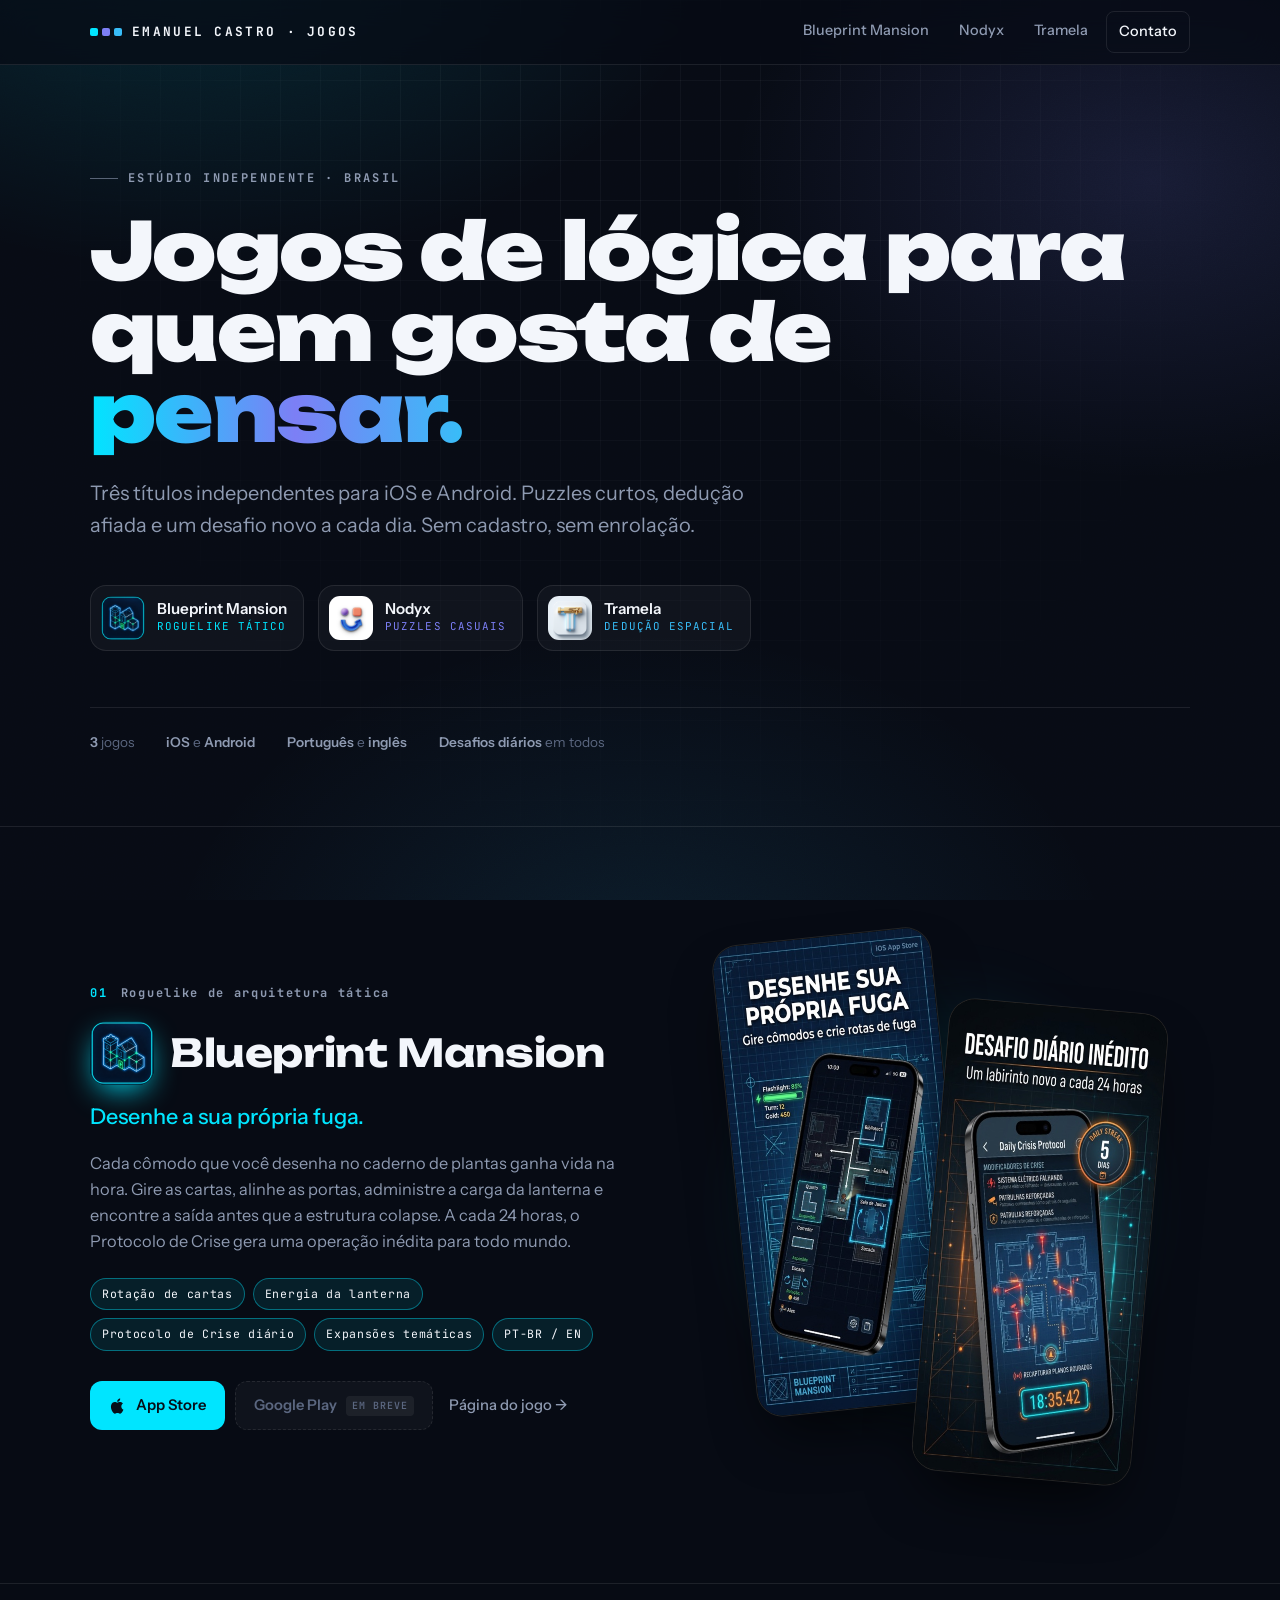
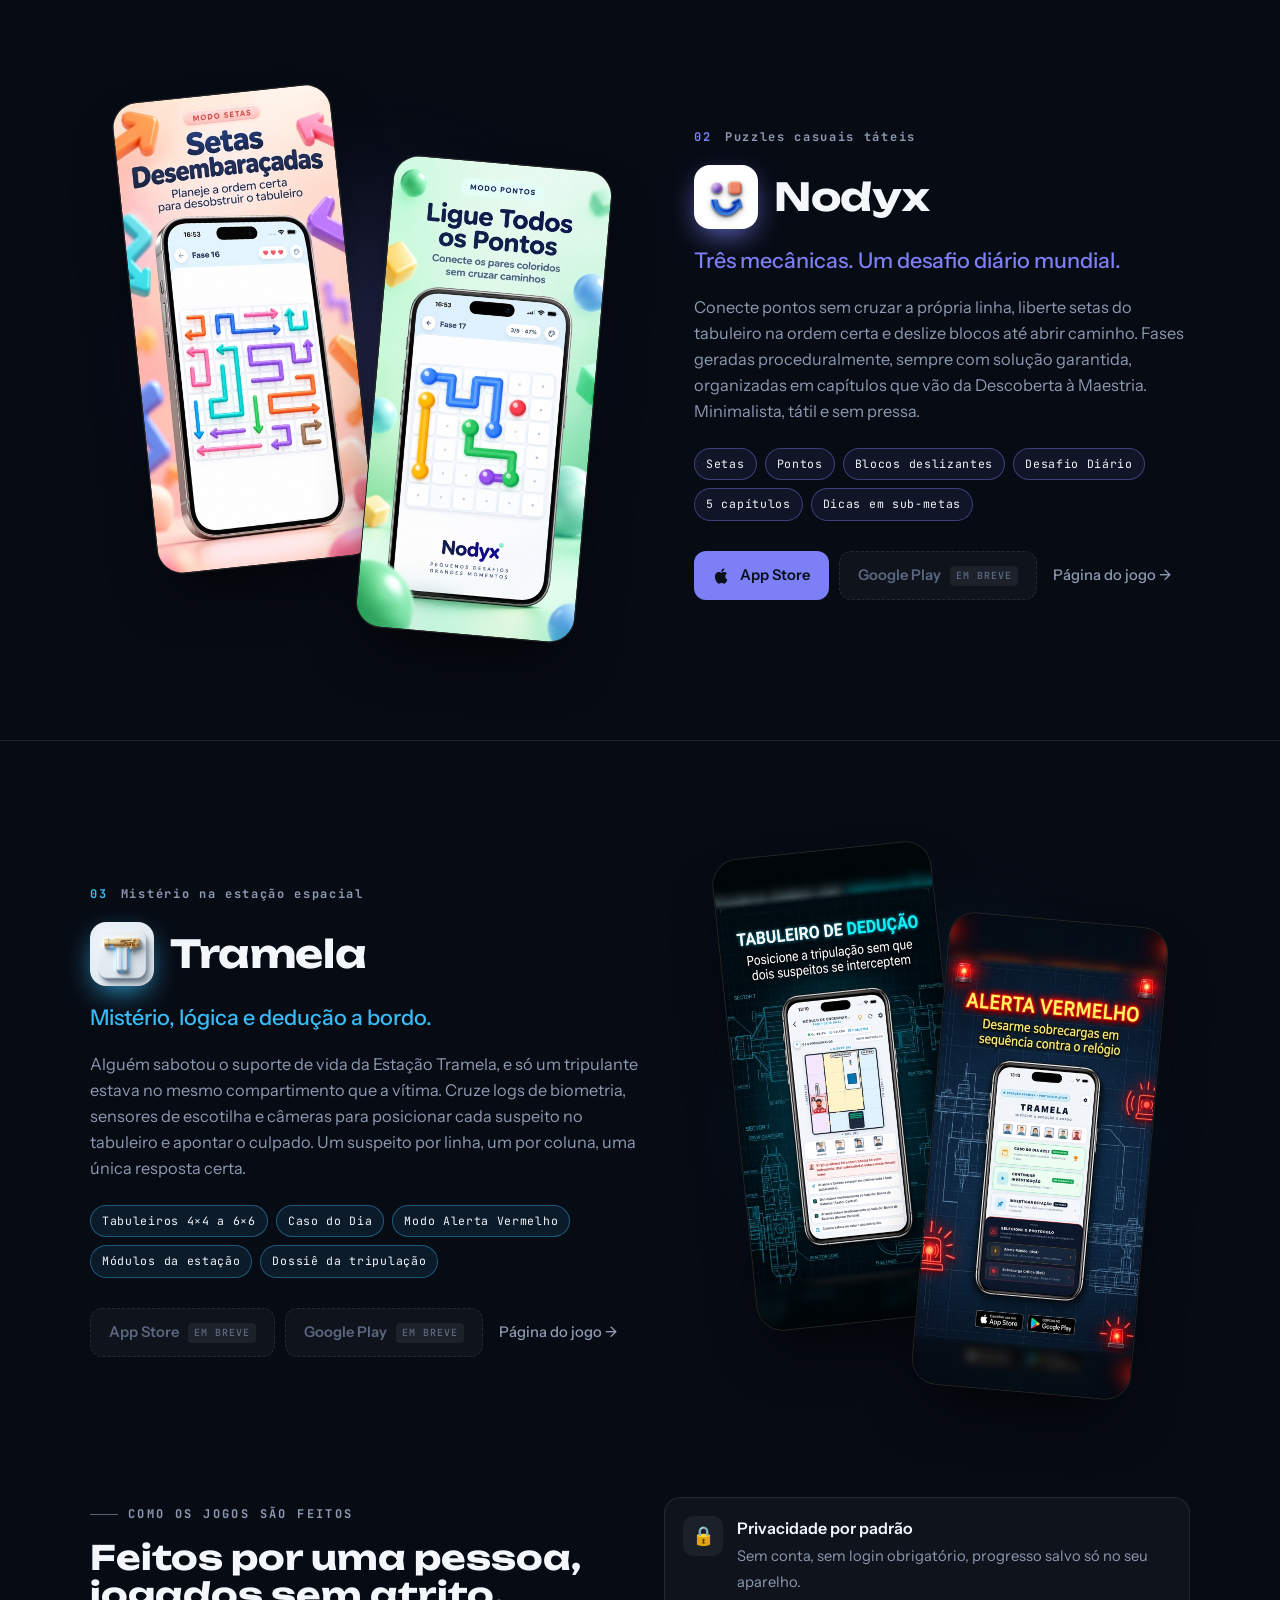
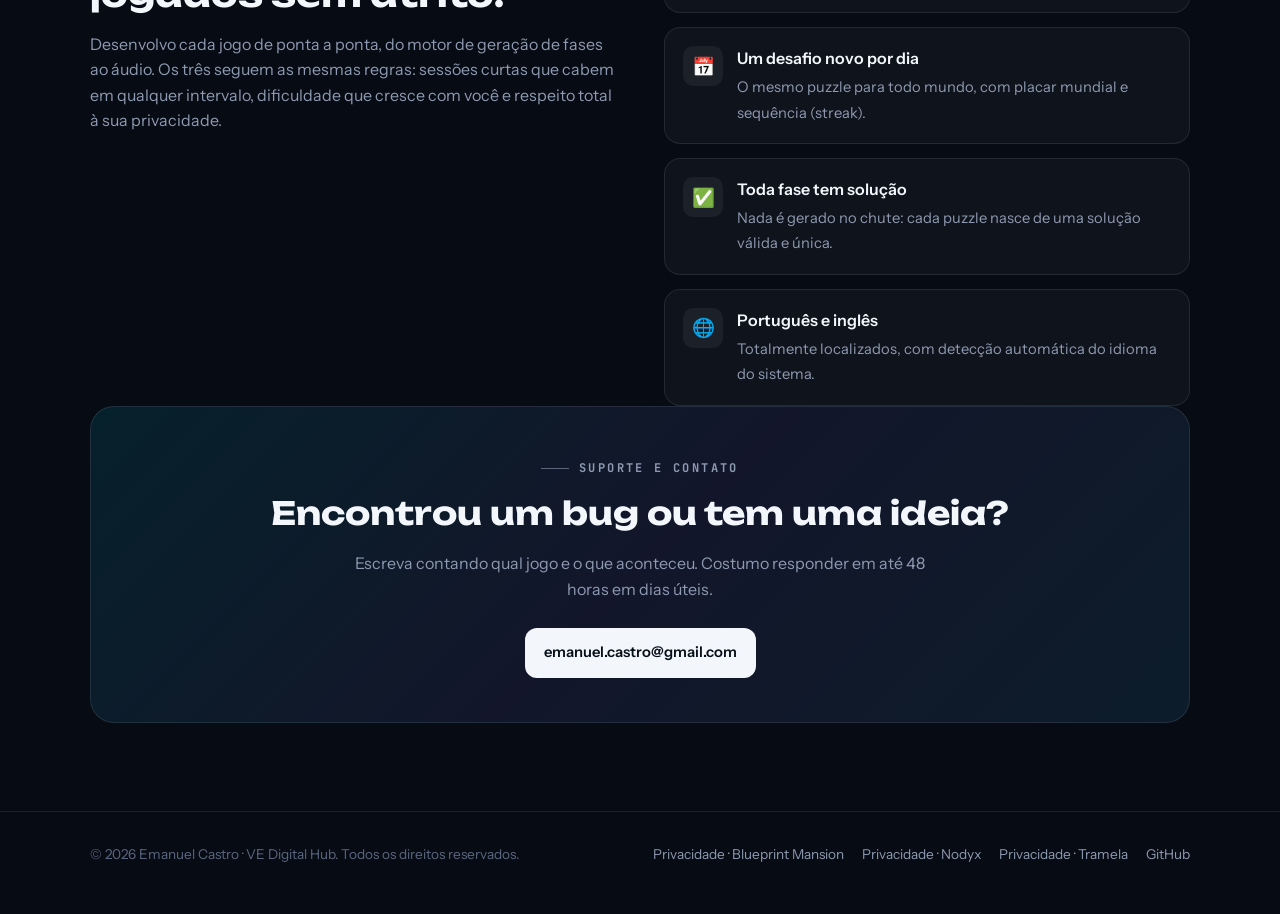
==== index.html @ e1e9b05c "feat: use store screenshots from all three games Replace the placeholder assets with the six Bluepri" ====
<!DOCTYPE html>
<html lang="pt-BR">
<head>
  <meta charset="UTF-8">
  <meta name="viewport" content="width=device-width, initial-scale=1.0">
  <title>Emanuel Castro • Jogos de lógica para iOS e Android</title>
  <meta name="description" content="Blueprint Mansion, Nodyx e Tramela: três jogos independentes de lógica, puzzle e dedução, feitos no Brasil para iOS e Android. Sem cadastro, sem enrolação.">
  <meta property="og:title" content="Emanuel Castro • Jogos">
  <meta property="og:description" content="Blueprint Mansion, Nodyx e Tramela — puzzles de lógica e dedução para iOS e Android.">
  <meta property="og:type" content="website">
  <meta property="og:url" content="https://emanuelcastro.github.io/">
  <meta property="og:image" content="https://emanuelcastro.github.io/assets/blueprint-icon.png">
  <meta name="theme-color" content="#070B14">
  <link rel="icon" type="image/png" href="assets/nodyx-icon.png">
  <link rel="preconnect" href="https://fonts.googleapis.com">
  <link rel="preconnect" href="https://fonts.gstatic.com" crossorigin>
  <link href="https://fonts.googleapis.com/css2?family=Unbounded:wght@500;700;900&family=Instrument+Sans:ital,wght@0,400;0,500;0,600;1,400&family=JetBrains+Mono:wght@500;700&display=swap" rel="stylesheet">
  <style>
    :root {
      --bg: #070B14;
      --bg-2: #0C1322;
      --surface: rgba(255, 255, 255, 0.035);
      --line: rgba(255, 255, 255, 0.09);
      --text: #F3F6FB;
      --muted: #8E9AB1;
      --dim: #5B6780;

      --bm: #00E5FF;      /* Blueprint Mansion */
      --nx: #7C7FF5;      /* Nodyx */
      --tr: #38BDF8;      /* Tramela */
      --gold: #E5A93C;

      --display: 'Unbounded', system-ui, sans-serif;
      --body: 'Instrument Sans', system-ui, sans-serif;
      --mono: 'JetBrains Mono', ui-monospace, monospace;

      --ease: cubic-bezier(.2, .7, .2, 1);
    }

    * { box-sizing: border-box; margin: 0; padding: 0; }
    html { scroll-behavior: smooth; }

    body {
      font-family: var(--body);
      background: var(--bg);
      color: var(--text);
      line-height: 1.6;
      -webkit-font-smoothing: antialiased;
      overflow-x: hidden;
    }

    /* ---------- fundo: grade + brilho + grão ---------- */
    .backdrop {
      position: fixed; inset: 0; z-index: -1; pointer-events: none;
      background:
        radial-gradient(900px 600px at 15% -10%, rgba(0, 229, 255, 0.14), transparent 60%),
        radial-gradient(700px 500px at 90% 20%, rgba(124, 127, 245, 0.14), transparent 60%),
        radial-gradient(800px 600px at 50% 110%, rgba(56, 189, 248, 0.10), transparent 60%),
        var(--bg);
    }
    .backdrop::before {
      content: ""; position: absolute; inset: 0;
      background-image:
        linear-gradient(rgba(255,255,255,0.035) 1px, transparent 1px),
        linear-gradient(90deg, rgba(255,255,255,0.035) 1px, transparent 1px);
      background-size: 40px 40px;
      mask-image: radial-gradient(ellipse at 50% 0%, #000 20%, transparent 75%);
      -webkit-mask-image: radial-gradient(ellipse at 50% 0%, #000 20%, transparent 75%);
    }
    .backdrop::after {
      content: ""; position: absolute; inset: 0; opacity: .5; mix-blend-mode: overlay;
      background-image: url("data:image/svg+xml,%3Csvg xmlns='http://www.w3.org/2000/svg' width='160' height='160'%3E%3Cfilter id='n'%3E%3CfeTurbulence type='fractalNoise' baseFrequency='.9' numOctaves='2' stitchTiles='stitch'/%3E%3CfeColorMatrix values='0 0 0 0 1 0 0 0 0 1 0 0 0 0 1 0 0 0 .18 0'/%3E%3C/filter%3E%3Crect width='100%25' height='100%25' filter='url(%23n)'/%3E%3C/svg%3E");
    }

    .wrap { max-width: 1140px; margin: 0 auto; padding: 0 20px; }

    /* ---------- header ---------- */
    header {
      position: sticky; top: 0; z-index: 50;
      background: rgba(7, 11, 20, 0.7);
      backdrop-filter: blur(14px); -webkit-backdrop-filter: blur(14px);
      border-bottom: 1px solid var(--line);
    }
    .nav { display: flex; align-items: center; justify-content: space-between; height: 64px; }
    .wordmark {
      display: flex; align-items: center; gap: 10px; text-decoration: none; color: var(--text);
      font-family: var(--mono); font-size: .8rem; font-weight: 700; letter-spacing: .18em; text-transform: uppercase;
    }
    .wordmark .dots { display: flex; gap: 4px; }
    .wordmark .dots i { width: 8px; height: 8px; border-radius: 2px; display: block; }
    .wordmark .dots i:nth-child(1) { background: var(--bm); }
    .wordmark .dots i:nth-child(2) { background: var(--nx); }
    .wordmark .dots i:nth-child(3) { background: var(--tr); }
    nav { display: flex; gap: 6px; }
    nav a {
      color: var(--muted); text-decoration: none; font-size: .9rem; font-weight: 500;
      padding: 8px 12px; border-radius: 8px; transition: color .2s, background .2s;
    }
    nav a:hover { color: var(--text); background: var(--surface); }
    nav a.contact { color: var(--text); border: 1px solid var(--line); }
    @media (max-width: 640px) { nav a:not(.contact) { display: none; } }

    /* ---------- hero ---------- */
    .hero { padding: 96px 0 72px; position: relative; }
    .eyebrow {
      font-family: var(--mono); font-size: .75rem; font-weight: 700; letter-spacing: .2em; text-transform: uppercase;
      color: var(--muted); display: inline-flex; align-items: center; gap: 10px;
    }
    .eyebrow::before { content: ""; width: 28px; height: 1px; background: currentColor; opacity: .6; }
    .hero h1 {
      font-family: var(--display); font-weight: 900;
      font-size: clamp(2.3rem, 6.2vw, 5rem); line-height: 1.02; letter-spacing: -0.02em;
      margin: 22px 0 24px; max-width: 14ch;
    }
    .hero h1 em { font-style: normal; background: linear-gradient(90deg, var(--bm), var(--nx) 55%, var(--tr)); -webkit-background-clip: text; background-clip: text; color: transparent; }
    .hero p.lead { font-size: clamp(1.05rem, 1.6vw, 1.25rem); color: var(--muted); max-width: 52ch; }

    .dock {
      margin-top: 44px; display: flex; gap: 14px; flex-wrap: wrap;
    }
    .dock a {
      display: flex; align-items: center; gap: 12px; text-decoration: none; color: var(--text);
      padding: 10px 16px 10px 10px; border-radius: 16px; border: 1px solid var(--line); background: var(--surface);
      transition: transform .35s var(--ease), border-color .3s, box-shadow .3s;
    }
    .dock a:hover { transform: translateY(-4px); border-color: var(--c); box-shadow: 0 14px 40px -12px var(--c); }
    .dock img { width: 44px; height: 44px; border-radius: 11px; display: block; }
    .dock b { display: block; font-size: .95rem; font-weight: 600; line-height: 1.2; }
    .dock small { display: block; font-family: var(--mono); font-size: .68rem; letter-spacing: .1em; text-transform: uppercase; color: var(--c); }

    .hero-meta {
      margin-top: 56px; padding-top: 24px; border-top: 1px solid var(--line);
      display: flex; gap: 32px; flex-wrap: wrap; color: var(--dim); font-size: .85rem;
    }
    .hero-meta span b { color: var(--muted); font-weight: 600; }

    /* ---------- seções de jogo ---------- */
    .game { padding: 88px 0; border-top: 1px solid var(--line); position: relative; }
    .game .wrap {
      display: grid; grid-template-columns: 1.05fr .95fr; gap: 56px; align-items: center;
    }
    .game.flip .wrap > .copy { order: 2; }
    .game.flip .wrap > .visual { order: 1; }
    @media (max-width: 860px) {
      .game { padding: 64px 0; }
      .game .wrap { grid-template-columns: 1fr; gap: 40px; }
      .game.flip .wrap > .copy { order: 1; }
      .game.flip .wrap > .visual { order: 2; }
    }

    .game .num {
      font-family: var(--mono); font-size: .75rem; letter-spacing: .2em; color: var(--c); font-weight: 700;
      display: inline-flex; align-items: center; gap: 12px; margin-bottom: 18px;
    }
    .game .num::after { content: attr(data-tag); color: var(--muted); letter-spacing: .14em; }
    .game .title { display: flex; align-items: center; gap: 16px; margin-bottom: 14px; }
    .game .title img { width: 64px; height: 64px; border-radius: 16px; box-shadow: 0 10px 30px -8px var(--c); }
    .game h2 { font-family: var(--display); font-weight: 700; font-size: clamp(1.6rem, 3.2vw, 2.4rem); line-height: 1.05; letter-spacing: -0.01em; }
    .game h3 { font-family: var(--body); font-weight: 500; font-size: clamp(1.1rem, 1.8vw, 1.35rem); color: var(--c); margin-bottom: 16px; }
    .game p { color: var(--muted); font-size: 1.02rem; max-width: 56ch; }

    .chips { display: flex; flex-wrap: wrap; gap: 8px; margin: 24px 0 30px; }
    .chips span {
      font-family: var(--mono); font-size: .72rem; letter-spacing: .06em; padding: 6px 11px; border-radius: 999px;
      border: 1px solid color-mix(in srgb, var(--c) 40%, transparent); color: var(--text);
      background: color-mix(in srgb, var(--c) 9%, transparent);
    }

    .actions { display: flex; flex-wrap: wrap; gap: 10px; align-items: center; }
    .btn {
      display: inline-flex; align-items: center; gap: 9px; text-decoration: none; font-weight: 600; font-size: .92rem;
      padding: 12px 18px; border-radius: 12px; border: 1px solid var(--line); color: var(--text); background: var(--surface);
      transition: transform .3s var(--ease), border-color .2s, background .2s;
    }
    .btn svg { width: 18px; height: 18px; flex: none; }
    .btn:hover { transform: translateY(-2px); border-color: var(--c); }
    .btn.primary { background: var(--c); color: #061019; border-color: transparent; }
    .btn.primary:hover { filter: brightness(1.08); }
    .btn.soon { color: var(--dim); cursor: default; border-style: dashed; }
    .btn.soon:hover { transform: none; border-color: var(--line); }
    .btn.soon small { font-family: var(--mono); font-size: .62rem; letter-spacing: .1em; text-transform: uppercase; padding: 2px 6px; border-radius: 4px; background: rgba(255,255,255,.06); }
    .link {
      color: var(--muted); text-decoration: none; font-size: .92rem; font-weight: 500; padding: 12px 6px;
      transition: color .2s;
    }
    .link:hover { color: var(--c); }
    .link::after { content: " →"; }

    /* visual: screenshots empilhados */
    .visual { position: relative; }
    .visual::before {
      content: ""; position: absolute; inset: 10% 5%; border-radius: 50%; z-index: 0;
      background: radial-gradient(closest-side, color-mix(in srgb, var(--c) 28%, transparent), transparent);
      filter: blur(30px);
    }
    .shots { position: relative; z-index: 1; height: 580px; }
    .shot {
      position: absolute; width: 52%; max-width: 220px; border-radius: 26px; overflow: hidden;
      border: 1px solid rgba(255,255,255,.14); background: #000;
      box-shadow: 0 30px 60px -20px rgba(0,0,0,.8), 0 0 0 1px rgba(0,0,0,.6) inset;
      transition: transform .6s var(--ease);
    }
    .shot img { width: 100%; display: block; }
    .shot.a { left: 8%; top: 20px; transform: rotate(-6deg); }
    .shot.b { right: 8%; top: 90px; transform: rotate(5deg); }
    .visual:hover .shot.a { transform: rotate(-8deg) translate(-8px, -6px); }
    .visual:hover .shot.b { transform: rotate(7deg) translate(8px, 6px); }
    @media (max-width: 860px) {
      .shots { height: min(520px, calc(0.46 * (100vw - 40px) * 2.17 + 70px)); }
      .shot { width: 46%; }
      .shot.b { top: 60px; }
    }

    }

    /* ---------- faixa "sobre" ---------- */
    .about { padding: 88px 0; border-top: 1px solid var(--line); }
    .about .wrap { display: grid; grid-template-columns: 1fr 1fr; gap: 48px; align-items: start; }
    @media (max-width: 860px) { .about .wrap { grid-template-columns: 1fr; } }
    .about h2 { font-family: var(--display); font-weight: 700; font-size: clamp(1.5rem, 3vw, 2.1rem); line-height: 1.1; margin: 16px 0 18px; }
    .about p { color: var(--muted); max-width: 50ch; }
    .principles { display: grid; gap: 14px; }
    .principle {
      display: grid; grid-template-columns: 40px 1fr; gap: 14px; padding: 18px; border-radius: 16px;
      border: 1px solid var(--line); background: var(--surface);
    }
    .principle .ic { width: 40px; height: 40px; border-radius: 10px; display: grid; place-items: center; font-size: 1.15rem; background: rgba(255,255,255,.05); }
    .principle b { display: block; font-weight: 600; margin-bottom: 2px; }
    .principle span { color: var(--muted); font-size: .92rem; }

    /* ---------- contato + footer ---------- */
    .contact-band { padding: 0 0 88px; }
    .contact-band .card {
      border-radius: 24px; padding: 44px; text-align: center; position: relative; overflow: hidden;
      border: 1px solid var(--line);
      background: linear-gradient(135deg, rgba(0,229,255,.10), rgba(124,127,245,.10) 50%, rgba(56,189,248,.10));
    }
    .contact-band h2 { font-family: var(--display); font-weight: 700; font-size: clamp(1.4rem, 2.8vw, 2rem); margin: 10px 0 12px; }
    .contact-band p { color: var(--muted); max-width: 52ch; margin: 0 auto 26px; }
    .contact-band .btn.primary { --c: var(--text); }

    footer { border-top: 1px solid var(--line); padding: 32px 0 48px; color: var(--dim); font-size: .85rem; }
    footer .wrap { display: flex; flex-wrap: wrap; justify-content: space-between; gap: 18px; align-items: center; }
    footer .links { display: flex; flex-wrap: wrap; gap: 6px 18px; }
    footer a { color: var(--muted); text-decoration: none; }
    footer a:hover { color: var(--text); }

    /* ---------- animações de entrada ---------- */
    .reveal { opacity: 0; transform: translateY(22px); transition: opacity .8s var(--ease), transform .8s var(--ease); }
    .reveal.in { opacity: 1; transform: none; }
    .hero .reveal { transition-delay: calc(var(--i, 0) * 110ms); }
    @media (prefers-reduced-motion: reduce) {
      .reveal { opacity: 1; transform: none; transition: none; }
    }
  </style>
</head>
<body>
  <div class="backdrop" aria-hidden="true"></div>

  <header>
    <div class="wrap nav">
      <a href="#" class="wordmark"><span class="dots"><i></i><i></i><i></i></span>Emanuel Castro · Jogos</a>
      <nav>
        <a href="#blueprint-mansion">Blueprint Mansion</a>
        <a href="#nodyx">Nodyx</a>
        <a href="#tramela">Tramela</a>
        <a href="#contato" class="contact">Contato</a>
      </nav>
    </div>
  </header>

  <main>
    <!-- ================= HERO ================= -->
    <section class="hero">
      <div class="wrap">
        <div class="eyebrow reveal" style="--i:0">Estúdio independente · Brasil</div>
        <h1 class="reveal" style="--i:1">Jogos de lógica para quem gosta de <em>pensar.</em></h1>
        <p class="lead reveal" style="--i:2">Três títulos independentes para iOS e Android. Puzzles curtos, dedução afiada e um desafio novo a cada dia. Sem cadastro, sem enrolação.</p>

        <div class="dock reveal" style="--i:3">
          <a href="#blueprint-mansion" style="--c: var(--bm)">
            <img src="assets/blueprint-icon.png" alt="">
            <span><b>Blueprint Mansion</b><small>Roguelike tático</small></span>
          </a>
          <a href="#nodyx" style="--c: var(--nx)">
            <img src="assets/nodyx-icon.png" alt="">
            <span><b>Nodyx</b><small>Puzzles casuais</small></span>
          </a>
          <a href="#tramela" style="--c: var(--tr)">
            <img src="assets/tramela-icon.png" alt="">
            <span><b>Tramela</b><small>Dedução espacial</small></span>
          </a>
        </div>

        <div class="hero-meta reveal" style="--i:4">
          <span><b>3</b> jogos</span>
          <span><b>iOS</b> e <b>Android</b></span>
          <span><b>Português</b> e <b>inglês</b></span>
          <span><b>Desafios diários</b> em todos</span>
        </div>
      </div>
    </section>

    <!-- ================= BLUEPRINT MANSION ================= -->
    <section class="game" id="blueprint-mansion" style="--c: var(--bm)">
      <div class="wrap">
        <div class="copy reveal">
          <div class="num" data-tag="Roguelike de arquitetura tática">01</div>
          <div class="title">
            <img src="assets/blueprint-icon.png" alt="Ícone do Blueprint Mansion">
            <h2>Blueprint Mansion</h2>
          </div>
          <h3>Desenhe a sua própria fuga.</h3>
          <p>Cada cômodo que você desenha no caderno de plantas ganha vida na hora. Gire as cartas, alinhe as portas, administre a carga da lanterna e encontre a saída antes que a estrutura colapse. A cada 24 horas, o Protocolo de Crise gera uma operação inédita para todo mundo.</p>
          <div class="chips">
            <span>Rotação de cartas</span><span>Energia da lanterna</span><span>Protocolo de Crise diário</span><span>Expansões temáticas</span><span>PT-BR / EN</span>
          </div>
          <div class="actions">
            <a class="btn primary" href="https://apps.apple.com/app/id6810502871" target="_blank" rel="noopener">
              <svg viewBox="0 0 24 24" fill="currentColor"><path d="M16.4 12.6c0-2.6 2.1-3.8 2.2-3.9-1.2-1.8-3.1-2-3.7-2-1.6-.2-3.1.9-3.9.9-.8 0-2-.9-3.4-.9-1.7 0-3.3 1-4.2 2.6-1.8 3.1-.5 7.8 1.3 10.3.9 1.2 1.9 2.6 3.2 2.6 1.3-.1 1.8-.8 3.4-.8 1.6 0 2 .8 3.4.8 1.4 0 2.3-1.3 3.1-2.5 1-1.4 1.4-2.8 1.4-2.9-.1 0-2.8-1.1-2.8-4.2zM13.9 5c.7-.8 1.2-2 1-3.1-1 0-2.2.7-2.9 1.5-.6.7-1.2 1.9-1 3 1.1.1 2.2-.6 2.9-1.4z"/></svg>
              App Store
            </a>
            <!-- Quando publicar no Google Play, troque este <span> por:
                 <a class="btn" href="https://play.google.com/store/apps/details?id=com.blueprint.mansion.blueprint_mansion" target="_blank" rel="noopener">Google Play</a> -->
            <span class="btn soon" aria-disabled="true">Google Play <small>em breve</small></span>
            <a class="link" href="apps/blueprint-mansion/">Página do jogo</a>
          </div>
        </div>
        <div class="visual reveal">
          <div class="shots">
            <figure class="shot a"><img src="assets/blueprint-1.jpg" alt="Tela de gameplay do Blueprint Mansion com rota de fuga" loading="lazy"></figure>
            <figure class="shot b"><img src="assets/blueprint-2.jpg" alt="Desafio diário do Blueprint Mansion" loading="lazy"></figure>
          </div>
        </div>
      </div>
    </section>

    <!-- ================= NODYX ================= -->
    <section class="game flip" id="nodyx" style="--c: var(--nx)">
      <div class="wrap">
        <div class="copy reveal">
          <div class="num" data-tag="Puzzles casuais táteis">02</div>
          <div class="title">
            <img src="assets/nodyx-icon.png" alt="Ícone do Nodyx">
            <h2>Nodyx</h2>
          </div>
          <h3>Três mecânicas. Um desafio diário mundial.</h3>
          <p>Conecte pontos sem cruzar a própria linha, liberte setas do tabuleiro na ordem certa e deslize blocos até abrir caminho. Fases geradas proceduralmente, sempre com solução garantida, organizadas em capítulos que vão da Descoberta à Maestria. Minimalista, tátil e sem pressa.</p>
          <div class="chips">
            <span>Setas</span><span>Pontos</span><span>Blocos deslizantes</span><span>Desafio Diário</span><span>5 capítulos</span><span>Dicas em sub-metas</span>
          </div>
          <div class="actions">
            <a class="btn primary" href="https://apps.apple.com/app/id6813184656" target="_blank" rel="noopener">
              <svg viewBox="0 0 24 24" fill="currentColor"><path d="M16.4 12.6c0-2.6 2.1-3.8 2.2-3.9-1.2-1.8-3.1-2-3.7-2-1.6-.2-3.1.9-3.9.9-.8 0-2-.9-3.4-.9-1.7 0-3.3 1-4.2 2.6-1.8 3.1-.5 7.8 1.3 10.3.9 1.2 1.9 2.6 3.2 2.6 1.3-.1 1.8-.8 3.4-.8 1.6 0 2 .8 3.4.8 1.4 0 2.3-1.3 3.1-2.5 1-1.4 1.4-2.8 1.4-2.9-.1 0-2.8-1.1-2.8-4.2zM13.9 5c.7-.8 1.2-2 1-3.1-1 0-2.2.7-2.9 1.5-.6.7-1.2 1.9-1 3 1.1.1 2.2-.6 2.9-1.4z"/></svg>
              App Store
            </a>
            <!-- Quando publicar no Google Play, troque este <span> por:
                 <a class="btn" href="https://play.google.com/store/apps/details?id=com.nodyx.app" target="_blank" rel="noopener">Google Play</a> -->
            <span class="btn soon" aria-disabled="true">Google Play <small>em breve</small></span>
            <a class="link" href="apps/nodyx/">Página do jogo</a>
          </div>
        </div>
        <div class="visual reveal">
          <div class="shots">
            <figure class="shot a"><img src="assets/nodyx-3.jpg" alt="Modo Setas do Nodyx" loading="lazy"></figure>
            <figure class="shot b"><img src="assets/nodyx-4.jpg" alt="Modo Pontos do Nodyx" loading="lazy"></figure>
          </div>
        </div>
      </div>
    </section>

    <!-- ================= TRAMELA ================= -->
    <section class="game" id="tramela" style="--c: var(--tr)">
      <div class="wrap">
        <div class="copy reveal">
          <div class="num" data-tag="Mistério na estação espacial">03</div>
          <div class="title">
            <img src="assets/tramela-icon.png" alt="Ícone do Tramela">
            <h2>Tramela</h2>
          </div>
          <h3>Mistério, lógica e dedução a bordo.</h3>
          <p>Alguém sabotou o suporte de vida da Estação Tramela, e só um tripulante estava no mesmo compartimento que a vítima. Cruze logs de biometria, sensores de escotilha e câmeras para posicionar cada suspeito no tabuleiro e apontar o culpado. Um suspeito por linha, um por coluna, uma única resposta certa.</p>
          <div class="chips">
            <span>Tabuleiros 4×4 a 6×6</span><span>Caso do Dia</span><span>Modo Alerta Vermelho</span><span>Módulos da estação</span><span>Dossiê da tripulação</span>
          </div>
          <div class="actions">
            <!-- Quando publicar na App Store, troque este <span> por:
                 <a class="btn primary" href="https://apps.apple.com/app/idXXXXXXXXXX" target="_blank" rel="noopener">App Store</a> -->
            <span class="btn soon" aria-disabled="true">App Store <small>em breve</small></span>
            <!-- Google Play: https://play.google.com/store/apps/details?id=com.vedigitalhub.tramela_app -->
            <span class="btn soon" aria-disabled="true">Google Play <small>em breve</small></span>
            <a class="link" href="apps/tramela/">Página do jogo</a>
          </div>
        </div>
        <div class="visual reveal">
          <div class="shots">
            <figure class="shot a"><img src="assets/tramela-2.jpg" alt="Tabuleiro de dedução do Tramela" loading="lazy"></figure>
            <figure class="shot b"><img src="assets/tramela-4.jpg" alt="Modo Alerta Vermelho do Tramela" loading="lazy"></figure>
          </div>
        </div>
      </div>
    </section>

    <!-- ================= SOBRE ================= -->
    <section class="about" id="sobre">
      <div class="wrap">
        <div class="reveal">
          <div class="eyebrow">Como os jogos são feitos</div>
          <h2>Feitos por uma pessoa, jogados sem atrito.</h2>
          <p>Desenvolvo cada jogo de ponta a ponta, do motor de geração de fases ao áudio. Os três seguem as mesmas regras: sessões curtas que cabem em qualquer intervalo, dificuldade que cresce com você e respeito total à sua privacidade.</p>
        </div>
        <div class="principles reveal">
          <div class="principle"><div class="ic">🔒</div><div><b>Privacidade por padrão</b><span>Sem conta, sem login obrigatório, progresso salvo só no seu aparelho.</span></div></div>
          <div class="principle"><div class="ic">📅</div><div><b>Um desafio novo por dia</b><span>O mesmo puzzle para todo mundo, com placar mundial e sequência (streak).</span></div></div>
          <div class="principle"><div class="ic">✅</div><div><b>Toda fase tem solução</b><span>Nada é gerado no chute: cada puzzle nasce de uma solução válida e única.</span></div></div>
          <div class="principle"><div class="ic">🌐</div><div><b>Português e inglês</b><span>Totalmente localizados, com detecção automática do idioma do sistema.</span></div></div>
        </div>
      </div>
    </section>

    <!-- ================= CONTATO ================= -->
    <section class="contact-band" id="contato">
      <div class="wrap">
        <div class="card reveal">
          <div class="eyebrow">Suporte e contato</div>
          <h2>Encontrou um bug ou tem uma ideia?</h2>
          <p>Escreva contando qual jogo e o que aconteceu. Costumo responder em até 48 horas em dias úteis.</p>
          <a class="btn primary" href="mailto:emanuel.castro@gmail.com?subject=Contato%20-%20Jogos">emanuel.castro@gmail.com</a>
        </div>
      </div>
    </section>
  </main>

  <footer>
    <div class="wrap">
      <div>© 2026 Emanuel Castro · VE Digital Hub. Todos os direitos reservados.</div>
      <div class="links">
        <a href="blueprint-mansion/privacy.html">Privacidade · Blueprint Mansion</a>
        <a href="nodyx/privacy.html">Privacidade · Nodyx</a>
        <a href="tramela/privacy.html">Privacidade · Tramela</a>
        <a href="https://github.com/emanuelcastro" target="_blank" rel="noopener">GitHub</a>
      </div>
    </div>
  </footer>

  <script>
    (function () {
      var els = document.querySelectorAll('.reveal');
      if (!('IntersectionObserver' in window)) { els.forEach(function (e) { e.classList.add('in'); }); return; }
      var io = new IntersectionObserver(function (entries) {
        entries.forEach(function (en) {
          if (en.isIntersecting) { en.target.classList.add('in'); io.unobserve(en.target); }
        });
      }, { threshold: 0.12, rootMargin: '0px 0px -40px 0px' });
      els.forEach(function (e) { io.observe(e); });
    })();
  </script>
</body>
</html>
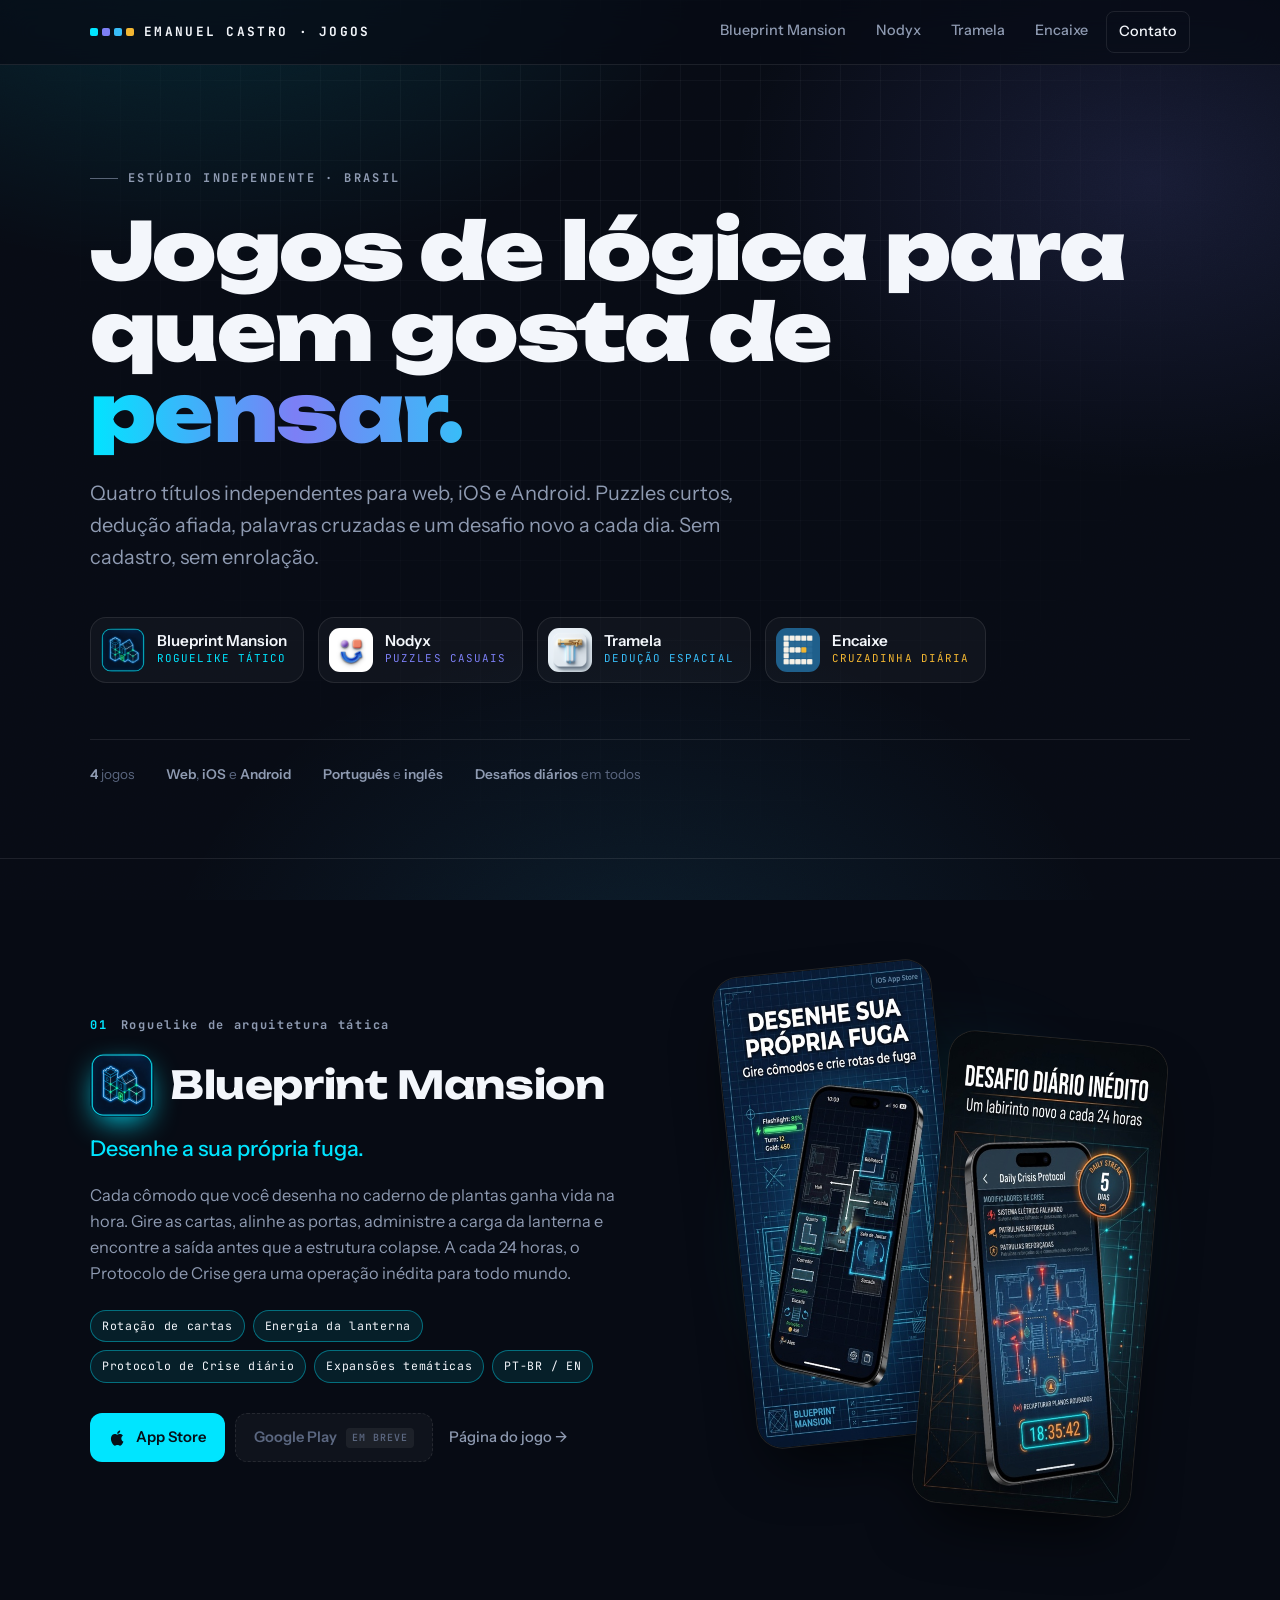
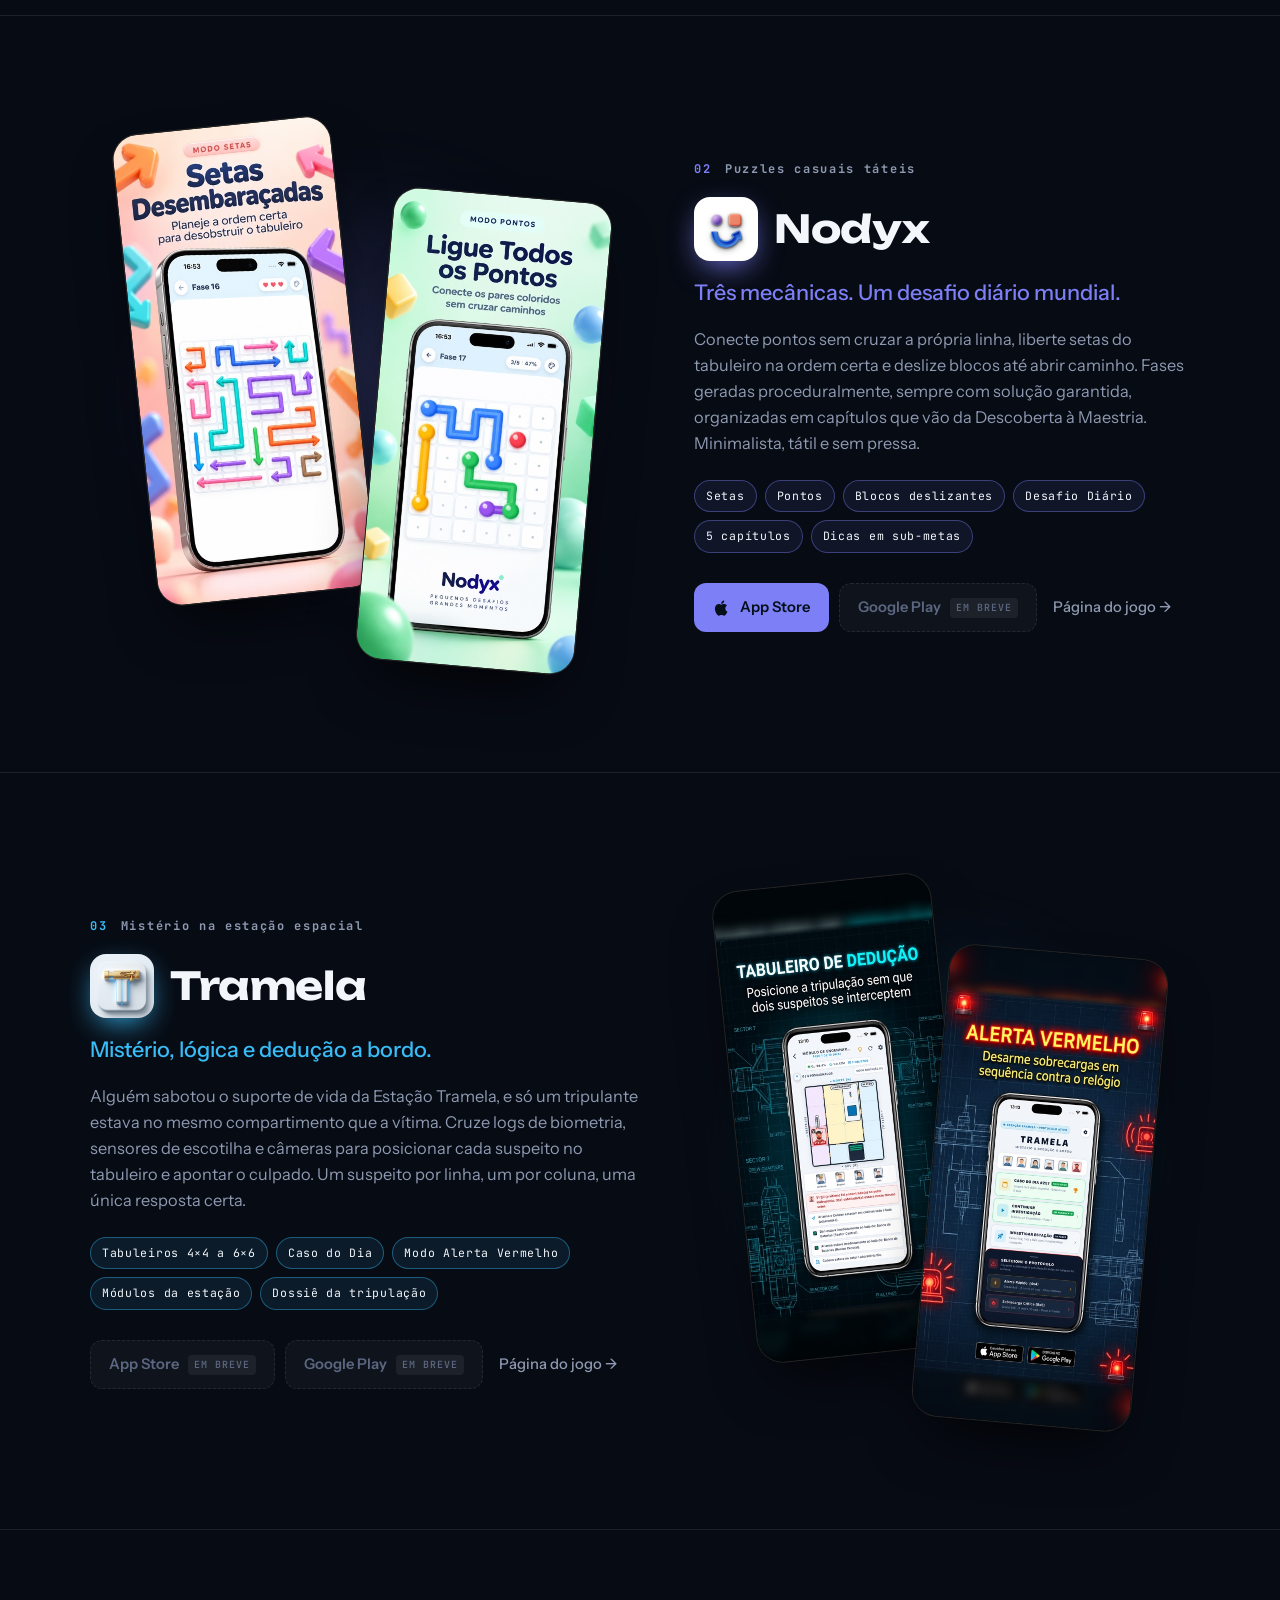
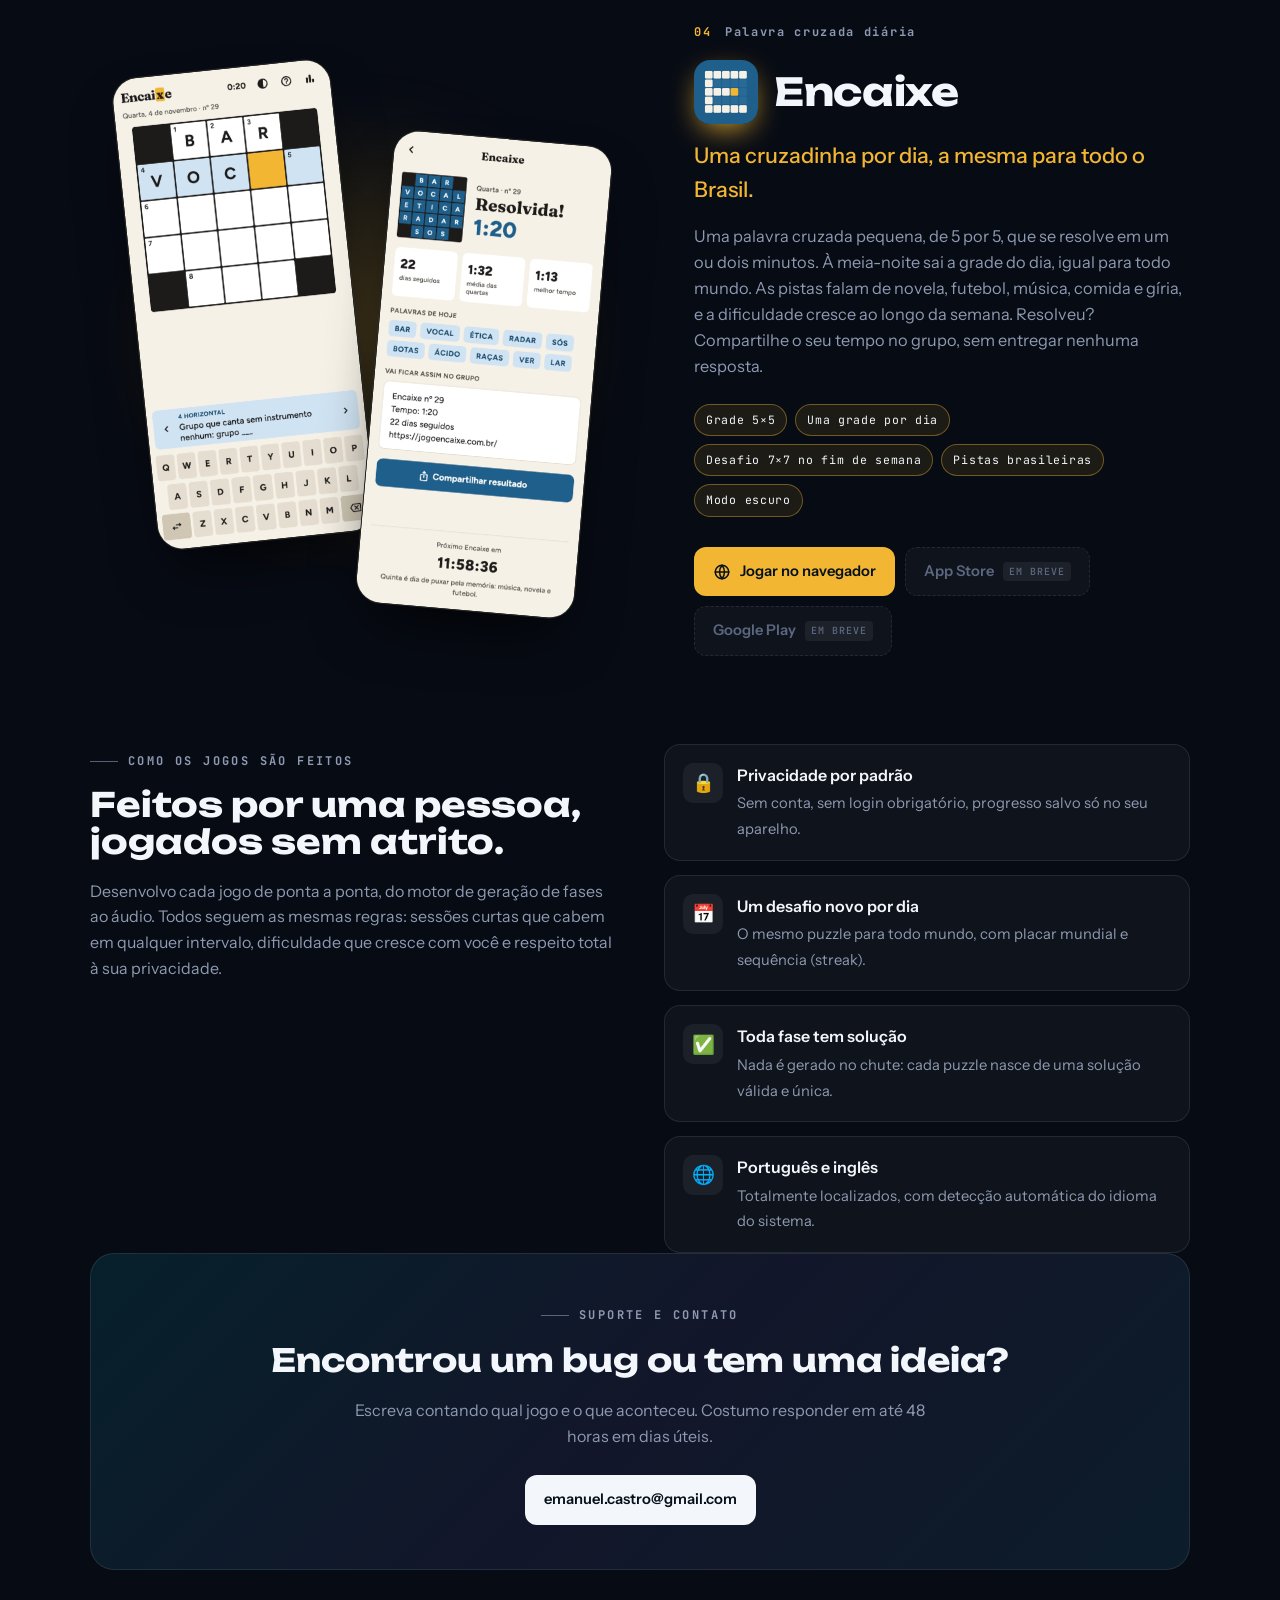
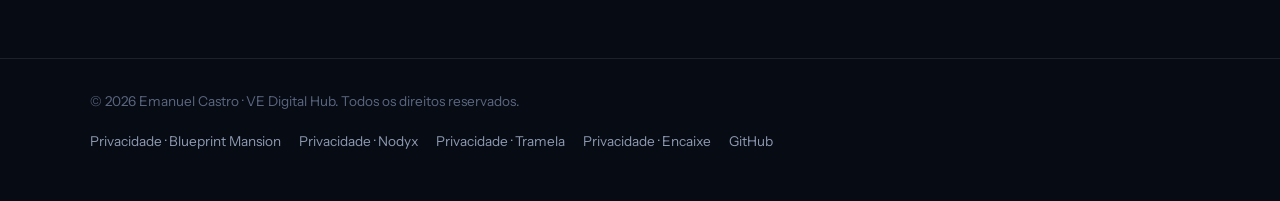
==== commit 0df3c09b: "feat: add Encaixe to the games hub Co-Authored-By: Claude Opus 5.5 <noreply@anthropic.com>" ====
--- a/index.html
+++ b/index.html
@@ -4,9 +4,9 @@
   <meta charset="UTF-8">
   <meta name="viewport" content="width=device-width, initial-scale=1.0">
   <title>Emanuel Castro • Jogos de lógica para iOS e Android</title>
-  <meta name="description" content="Blueprint Mansion, Nodyx e Tramela: três jogos independentes de lógica, puzzle e dedução, feitos no Brasil para iOS e Android. Sem cadastro, sem enrolação.">
+  <meta name="description" content="Encaixe, Blueprint Mansion, Nodyx e Tramela: quatro jogos independentes de palavras, lógica, puzzle e dedução, feitos no Brasil para web, iOS e Android. Sem cadastro, sem enrolação.">
   <meta property="og:title" content="Emanuel Castro • Jogos">
-  <meta property="og:description" content="Blueprint Mansion, Nodyx e Tramela — puzzles de lógica e dedução para iOS e Android.">
+  <meta property="og:description" content="Encaixe, Blueprint Mansion, Nodyx e Tramela — palavras cruzadas, puzzles de lógica e dedução para web, iOS e Android.">
   <meta property="og:type" content="website">
   <meta property="og:url" content="https://emanuelcastro.github.io/">
   <meta property="og:image" content="https://emanuelcastro.github.io/assets/blueprint-icon.png">
@@ -28,6 +28,7 @@
       --bm: #00E5FF;      /* Blueprint Mansion */
       --nx: #7C7FF5;      /* Nodyx */
       --tr: #38BDF8;      /* Tramela */
+      --en: #F2B632;      /* Encaixe */
       --gold: #E5A93C;
 
       --display: 'Unbounded', system-ui, sans-serif;
@@ -91,6 +92,7 @@
     .wordmark .dots i:nth-child(1) { background: var(--bm); }
     .wordmark .dots i:nth-child(2) { background: var(--nx); }
     .wordmark .dots i:nth-child(3) { background: var(--tr); }
+    .wordmark .dots i:nth-child(4) { background: var(--en); }
     nav { display: flex; gap: 6px; }
     nav a {
       color: var(--muted); text-decoration: none; font-size: .9rem; font-weight: 500;
@@ -259,11 +261,12 @@
 
   <header>
     <div class="wrap nav">
-      <a href="#" class="wordmark"><span class="dots"><i></i><i></i><i></i></span>Emanuel Castro · Jogos</a>
+      <a href="#" class="wordmark"><span class="dots"><i></i><i></i><i></i><i></i></span>Emanuel Castro · Jogos</a>
       <nav>
         <a href="#blueprint-mansion">Blueprint Mansion</a>
         <a href="#nodyx">Nodyx</a>
         <a href="#tramela">Tramela</a>
+        <a href="#encaixe">Encaixe</a>
         <a href="#contato" class="contact">Contato</a>
       </nav>
     </div>
@@ -275,7 +278,7 @@
       <div class="wrap">
         <div class="eyebrow reveal" style="--i:0">Estúdio independente · Brasil</div>
         <h1 class="reveal" style="--i:1">Jogos de lógica para quem gosta de <em>pensar.</em></h1>
-        <p class="lead reveal" style="--i:2">Três títulos independentes para iOS e Android. Puzzles curtos, dedução afiada e um desafio novo a cada dia. Sem cadastro, sem enrolação.</p>
+        <p class="lead reveal" style="--i:2">Quatro títulos independentes para web, iOS e Android. Puzzles curtos, dedução afiada, palavras cruzadas e um desafio novo a cada dia. Sem cadastro, sem enrolação.</p>
 
         <div class="dock reveal" style="--i:3">
           <a href="#blueprint-mansion" style="--c: var(--bm)">
@@ -290,11 +293,15 @@
             <img src="assets/tramela-icon.png" alt="">
             <span><b>Tramela</b><small>Dedução espacial</small></span>
           </a>
+          <a href="#encaixe" style="--c: var(--en)">
+            <img src="assets/encaixe-icon.png" alt="">
+            <span><b>Encaixe</b><small>Cruzadinha diária</small></span>
+          </a>
         </div>
 
         <div class="hero-meta reveal" style="--i:4">
-          <span><b>3</b> jogos</span>
-          <span><b>iOS</b> e <b>Android</b></span>
+          <span><b>4</b> jogos</span>
+          <span><b>Web</b>, <b>iOS</b> e <b>Android</b></span>
           <span><b>Português</b> e <b>inglês</b></span>
           <span><b>Desafios diários</b> em todos</span>
         </div>
@@ -401,13 +408,45 @@
       </div>
     </section>
 
+    <!-- ================= ENCAIXE ================= -->
+    <section class="game flip" id="encaixe" style="--c: var(--en)">
+      <div class="wrap">
+        <div class="copy reveal">
+          <div class="num" data-tag="Palavra cruzada diária">04</div>
+          <div class="title">
+            <img src="assets/encaixe-icon.png" alt="Ícone do Encaixe">
+            <h2>Encaixe</h2>
+          </div>
+          <h3>Uma cruzadinha por dia, a mesma para todo o Brasil.</h3>
+          <p>Uma palavra cruzada pequena, de 5 por 5, que se resolve em um ou dois minutos. À meia-noite sai a grade do dia, igual para todo mundo. As pistas falam de novela, futebol, música, comida e gíria, e a dificuldade cresce ao longo da semana. Resolveu? Compartilhe o seu tempo no grupo, sem entregar nenhuma resposta.</p>
+          <div class="chips">
+            <span>Grade 5×5</span><span>Uma grade por dia</span><span>Desafio 7×7 no fim de semana</span><span>Pistas brasileiras</span><span>Modo escuro</span>
+          </div>
+          <div class="actions">
+            <a class="btn primary" href="https://jogoencaixe.com.br/" target="_blank" rel="noopener">
+              <svg viewBox="0 0 24 24" fill="none" stroke="currentColor" stroke-width="2" stroke-linecap="round" stroke-linejoin="round"><circle cx="12" cy="12" r="9"/><path d="M3 12h18M12 3a14 14 0 0 1 0 18M12 3a14 14 0 0 0 0 18"/></svg>
+              Jogar no navegador
+            </a>
+            <span class="btn soon" aria-disabled="true">App Store <small>em breve</small></span>
+            <span class="btn soon" aria-disabled="true">Google Play <small>em breve</small></span>
+          </div>
+        </div>
+        <div class="visual reveal">
+          <div class="shots">
+            <figure class="shot a"><img src="assets/encaixe-1.jpg" alt="Grade do dia do Encaixe sendo resolvida" loading="lazy"></figure>
+            <figure class="shot b"><img src="assets/encaixe-2.jpg" alt="Resultado do Encaixe com o tempo para compartilhar" loading="lazy"></figure>
+          </div>
+        </div>
+      </div>
+    </section>
+
     <!-- ================= SOBRE ================= -->
     <section class="about" id="sobre">
       <div class="wrap">
         <div class="reveal">
           <div class="eyebrow">Como os jogos são feitos</div>
           <h2>Feitos por uma pessoa, jogados sem atrito.</h2>
-          <p>Desenvolvo cada jogo de ponta a ponta, do motor de geração de fases ao áudio. Os três seguem as mesmas regras: sessões curtas que cabem em qualquer intervalo, dificuldade que cresce com você e respeito total à sua privacidade.</p>
+          <p>Desenvolvo cada jogo de ponta a ponta, do motor de geração de fases ao áudio. Todos seguem as mesmas regras: sessões curtas que cabem em qualquer intervalo, dificuldade que cresce com você e respeito total à sua privacidade.</p>
         </div>
         <div class="principles reveal">
           <div class="principle"><div class="ic">🔒</div><div><b>Privacidade por padrão</b><span>Sem conta, sem login obrigatório, progresso salvo só no seu aparelho.</span></div></div>
@@ -438,6 +477,7 @@
         <a href="blueprint-mansion/privacy.html">Privacidade · Blueprint Mansion</a>
         <a href="nodyx/privacy.html">Privacidade · Nodyx</a>
         <a href="tramela/privacy.html">Privacidade · Tramela</a>
+        <a href="https://jogoencaixe.com.br/privacidade/">Privacidade · Encaixe</a>
         <a href="https://github.com/emanuelcastro" target="_blank" rel="noopener">GitHub</a>
       </div>
     </div>
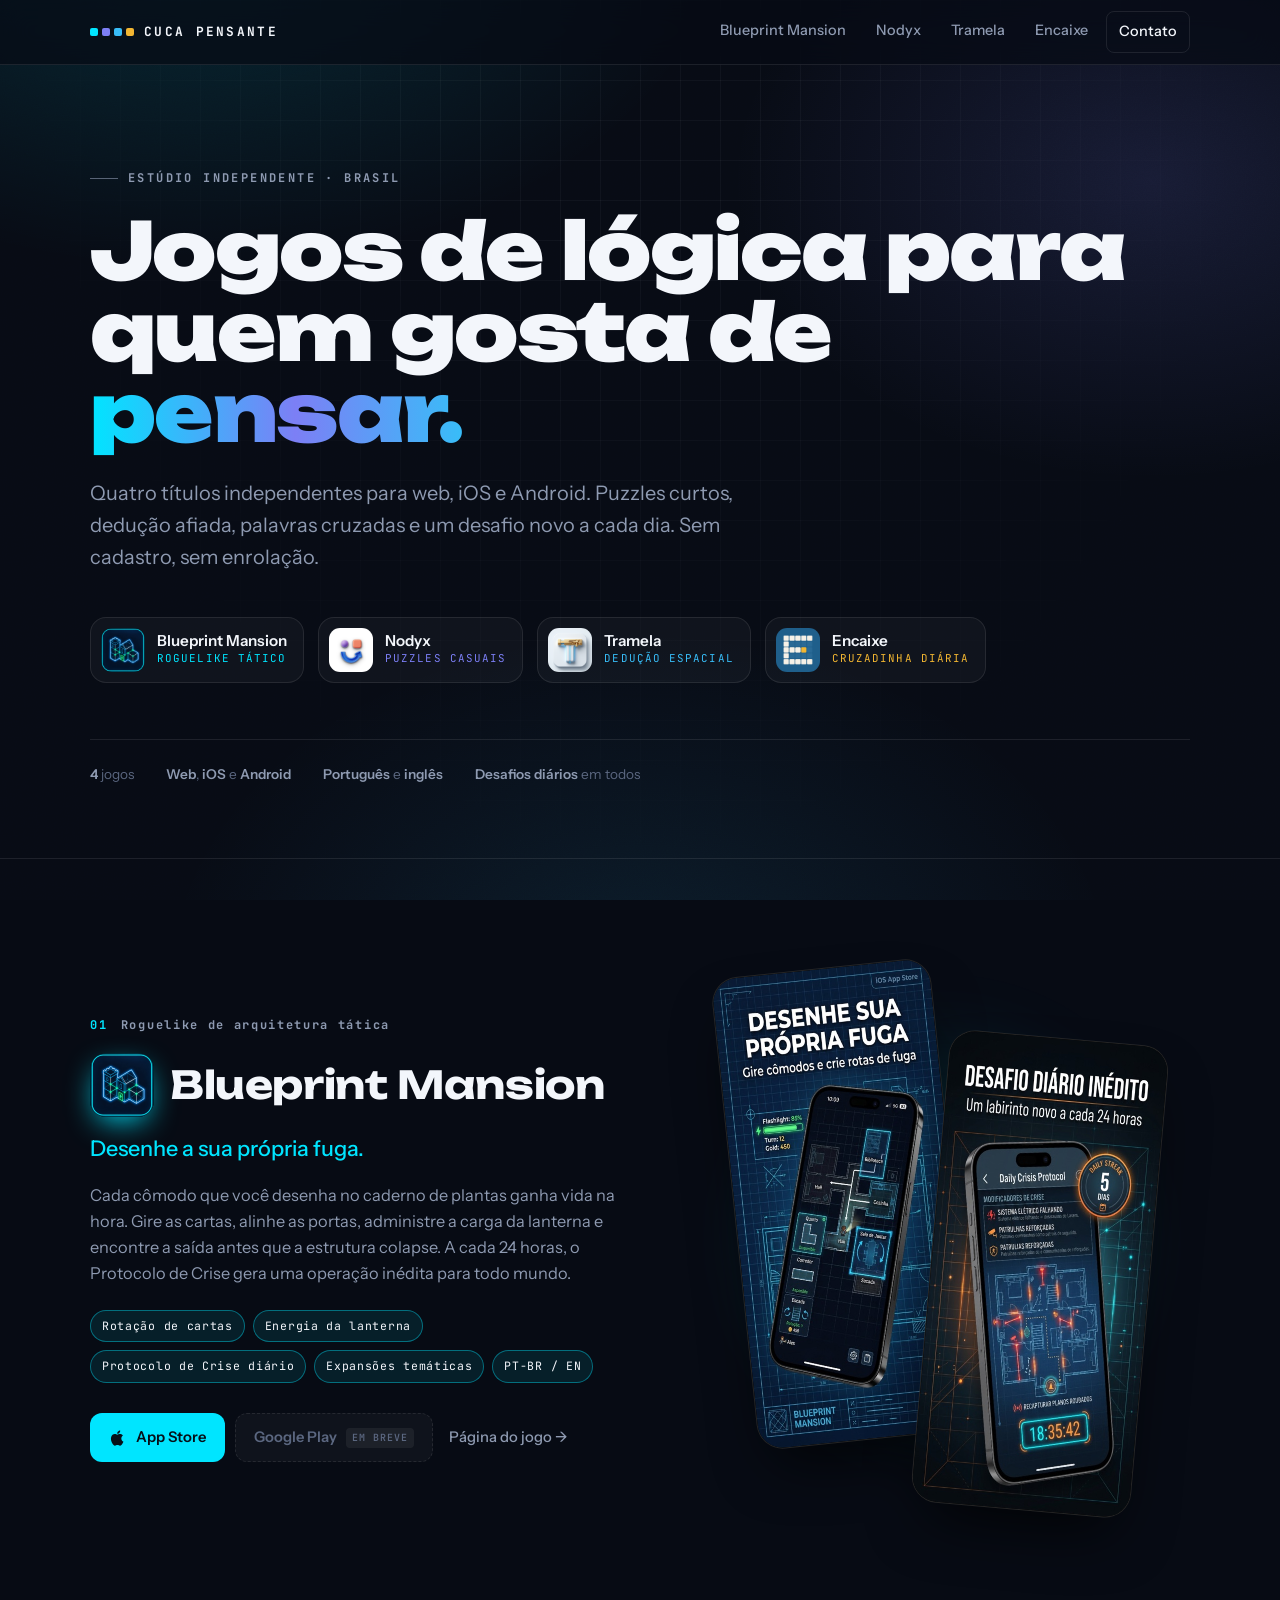
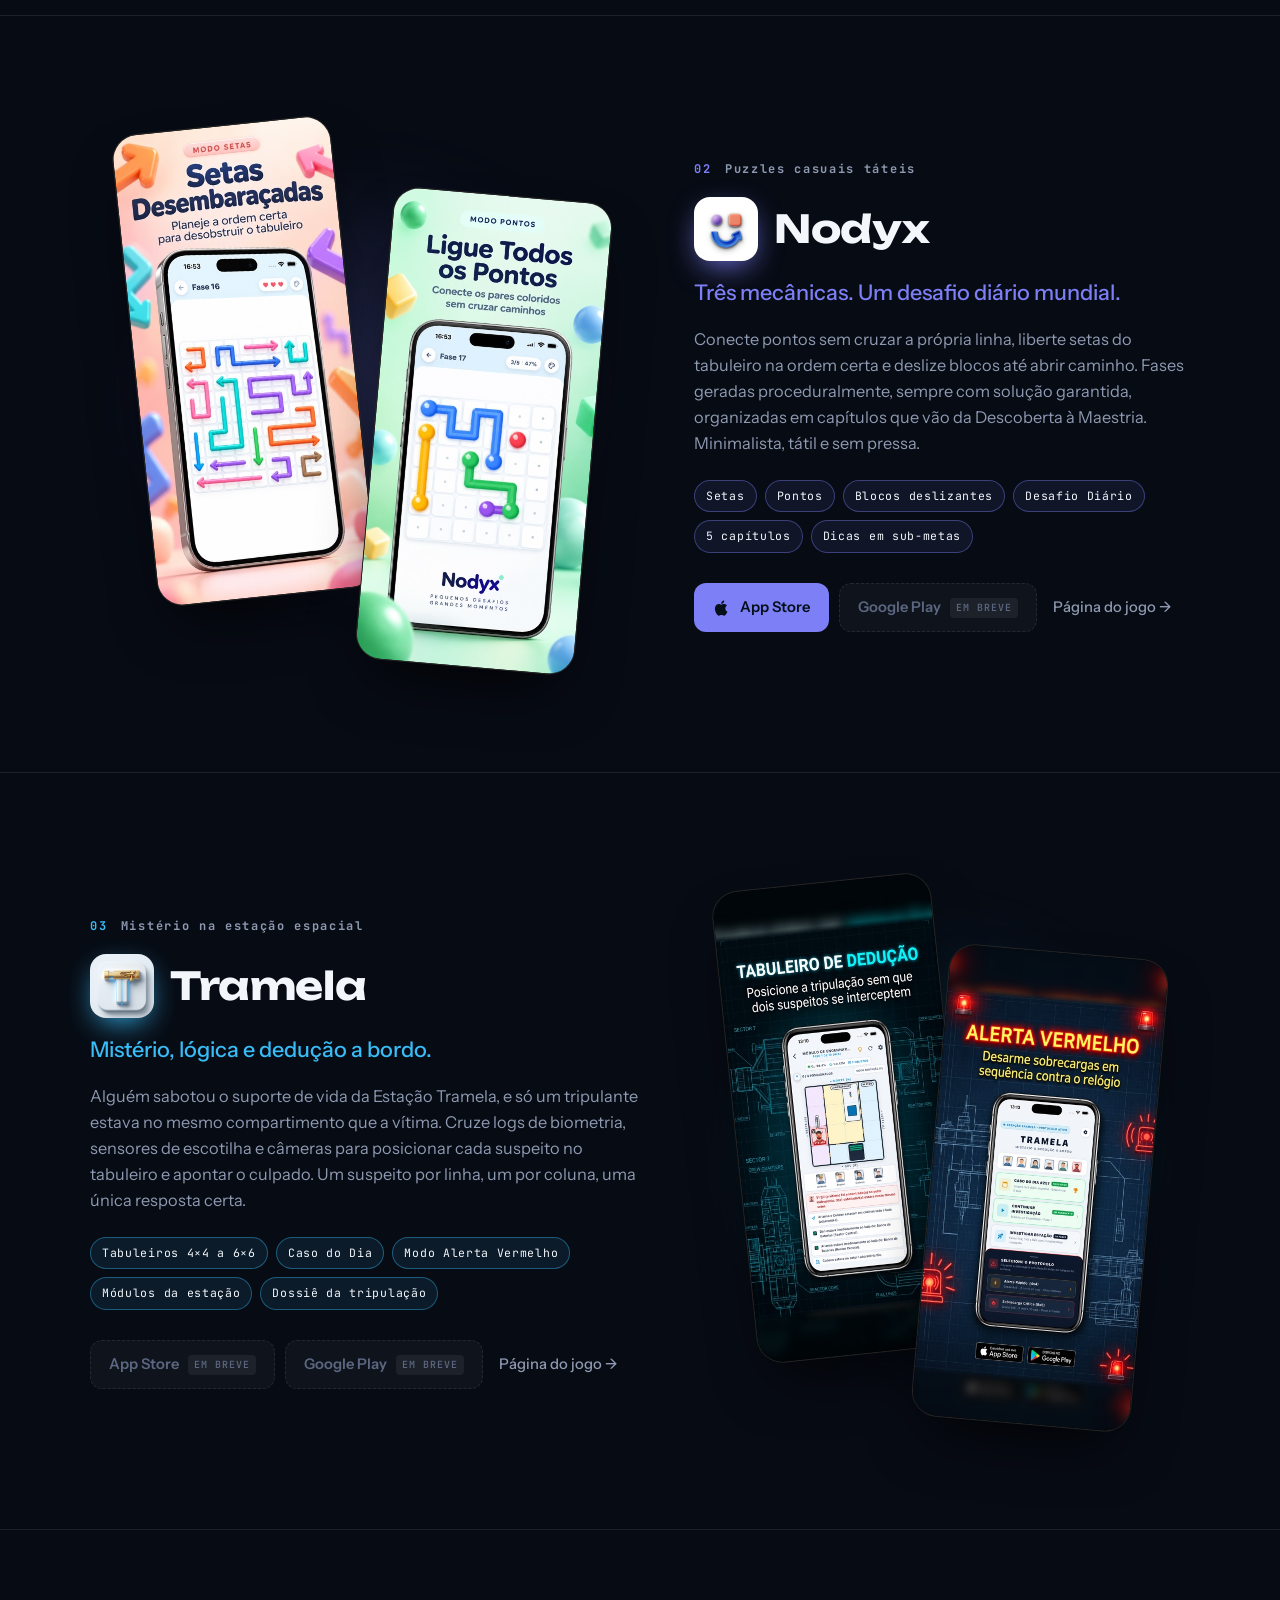
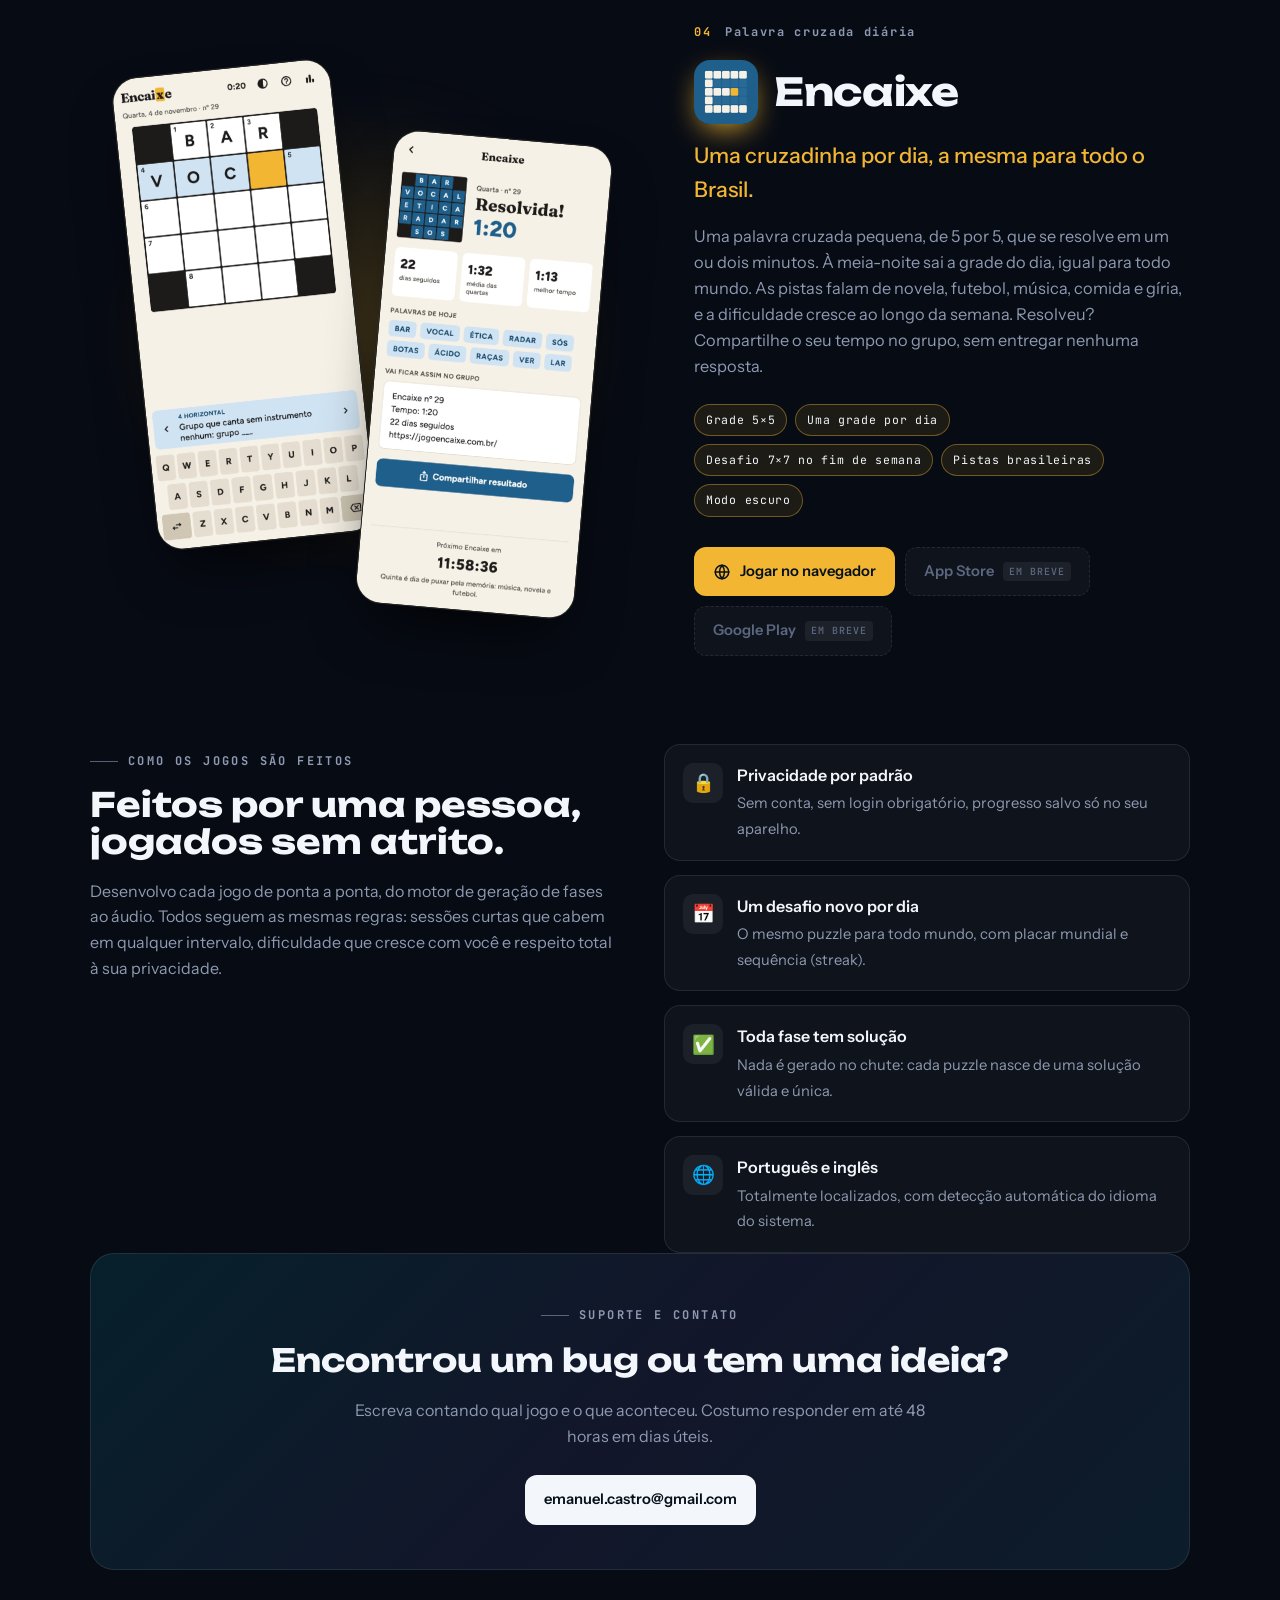
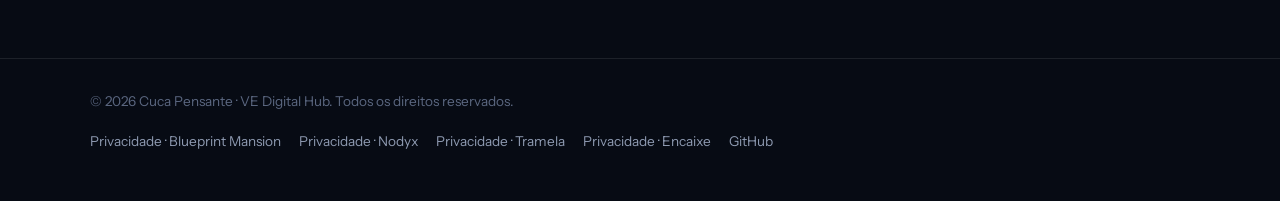
==== commit 18d9486e: "feat: rebrand site as Cuca Pensante Co-Authored-By: Claude Opus 5.5 <noreply@anthropic.com>" ====
--- a/index.html
+++ b/index.html
@@ -3,9 +3,9 @@
 <head>
   <meta charset="UTF-8">
   <meta name="viewport" content="width=device-width, initial-scale=1.0">
-  <title>Emanuel Castro • Jogos de lógica para iOS e Android</title>
+  <title>Cuca Pensante • Jogos de lógica e palavras</title>
   <meta name="description" content="Encaixe, Blueprint Mansion, Nodyx e Tramela: quatro jogos independentes de palavras, lógica, puzzle e dedução, feitos no Brasil para web, iOS e Android. Sem cadastro, sem enrolação.">
-  <meta property="og:title" content="Emanuel Castro • Jogos">
+  <meta property="og:title" content="Cuca Pensante • Jogos para pensar">
   <meta property="og:description" content="Encaixe, Blueprint Mansion, Nodyx e Tramela — palavras cruzadas, puzzles de lógica e dedução para web, iOS e Android.">
   <meta property="og:type" content="website">
   <meta property="og:url" content="https://emanuelcastro.github.io/">
@@ -261,7 +261,7 @@
 
   <header>
     <div class="wrap nav">
-      <a href="#" class="wordmark"><span class="dots"><i></i><i></i><i></i><i></i></span>Emanuel Castro · Jogos</a>
+      <a href="#" class="wordmark"><span class="dots"><i></i><i></i><i></i><i></i></span>Cuca Pensante</a>
       <nav>
         <a href="#blueprint-mansion">Blueprint Mansion</a>
         <a href="#nodyx">Nodyx</a>
@@ -472,7 +472,7 @@
 
   <footer>
     <div class="wrap">
-      <div>© 2026 Emanuel Castro · VE Digital Hub. Todos os direitos reservados.</div>
+      <div>© 2026 Cuca Pensante · VE Digital Hub. Todos os direitos reservados.</div>
       <div class="links">
         <a href="blueprint-mansion/privacy.html">Privacidade · Blueprint Mansion</a>
         <a href="nodyx/privacy.html">Privacidade · Nodyx</a>
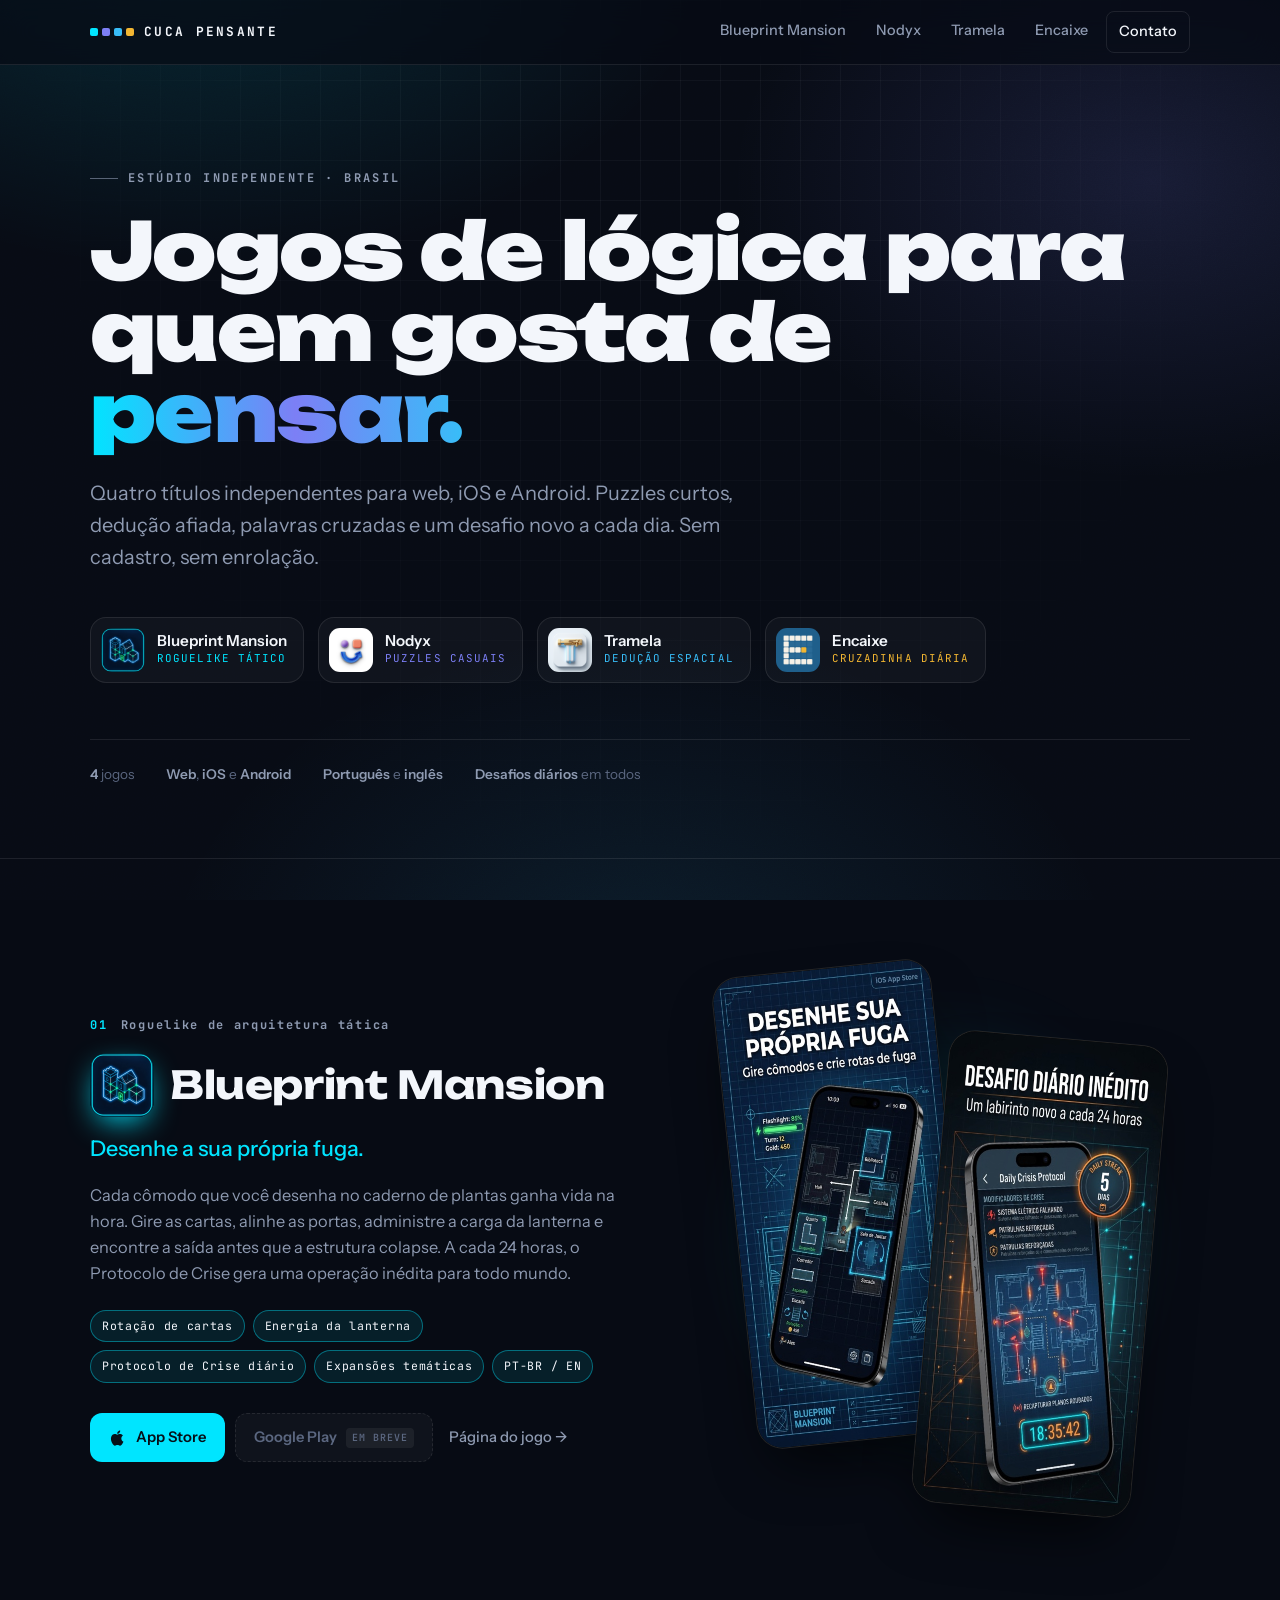
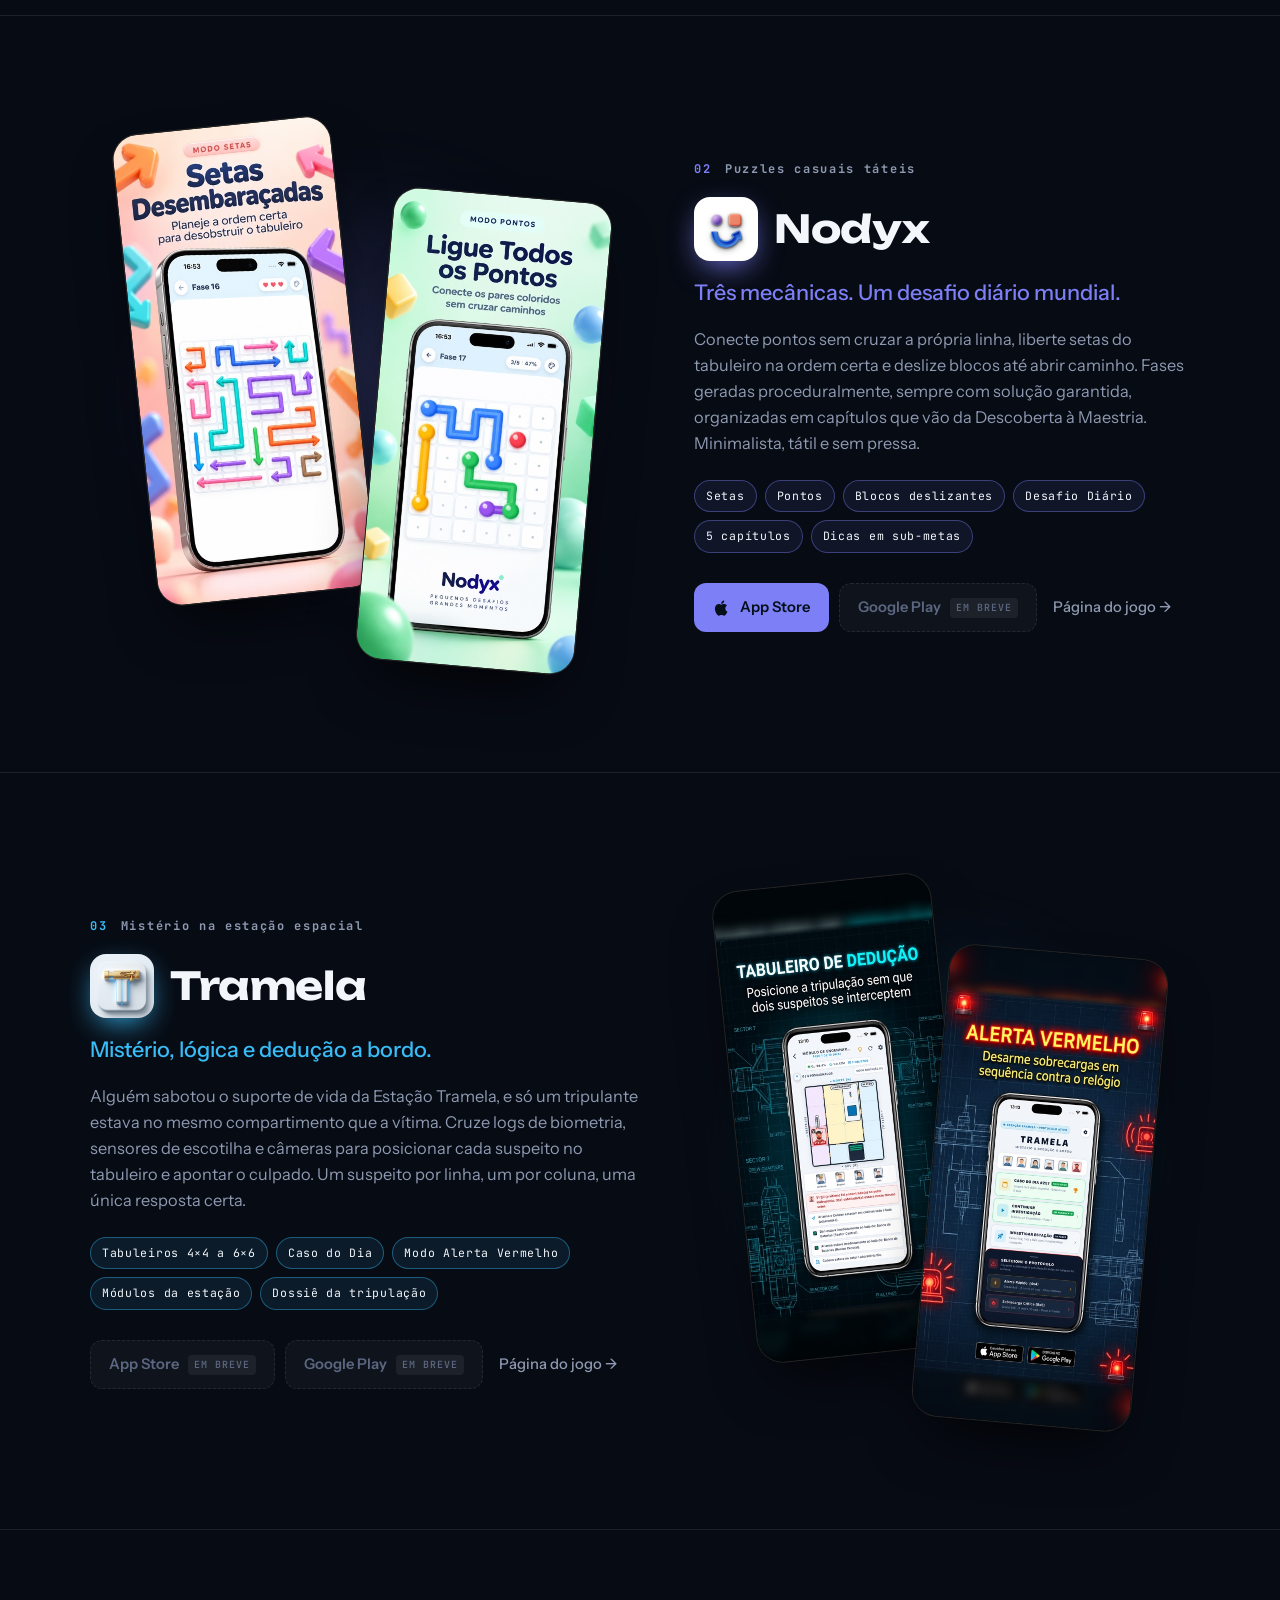
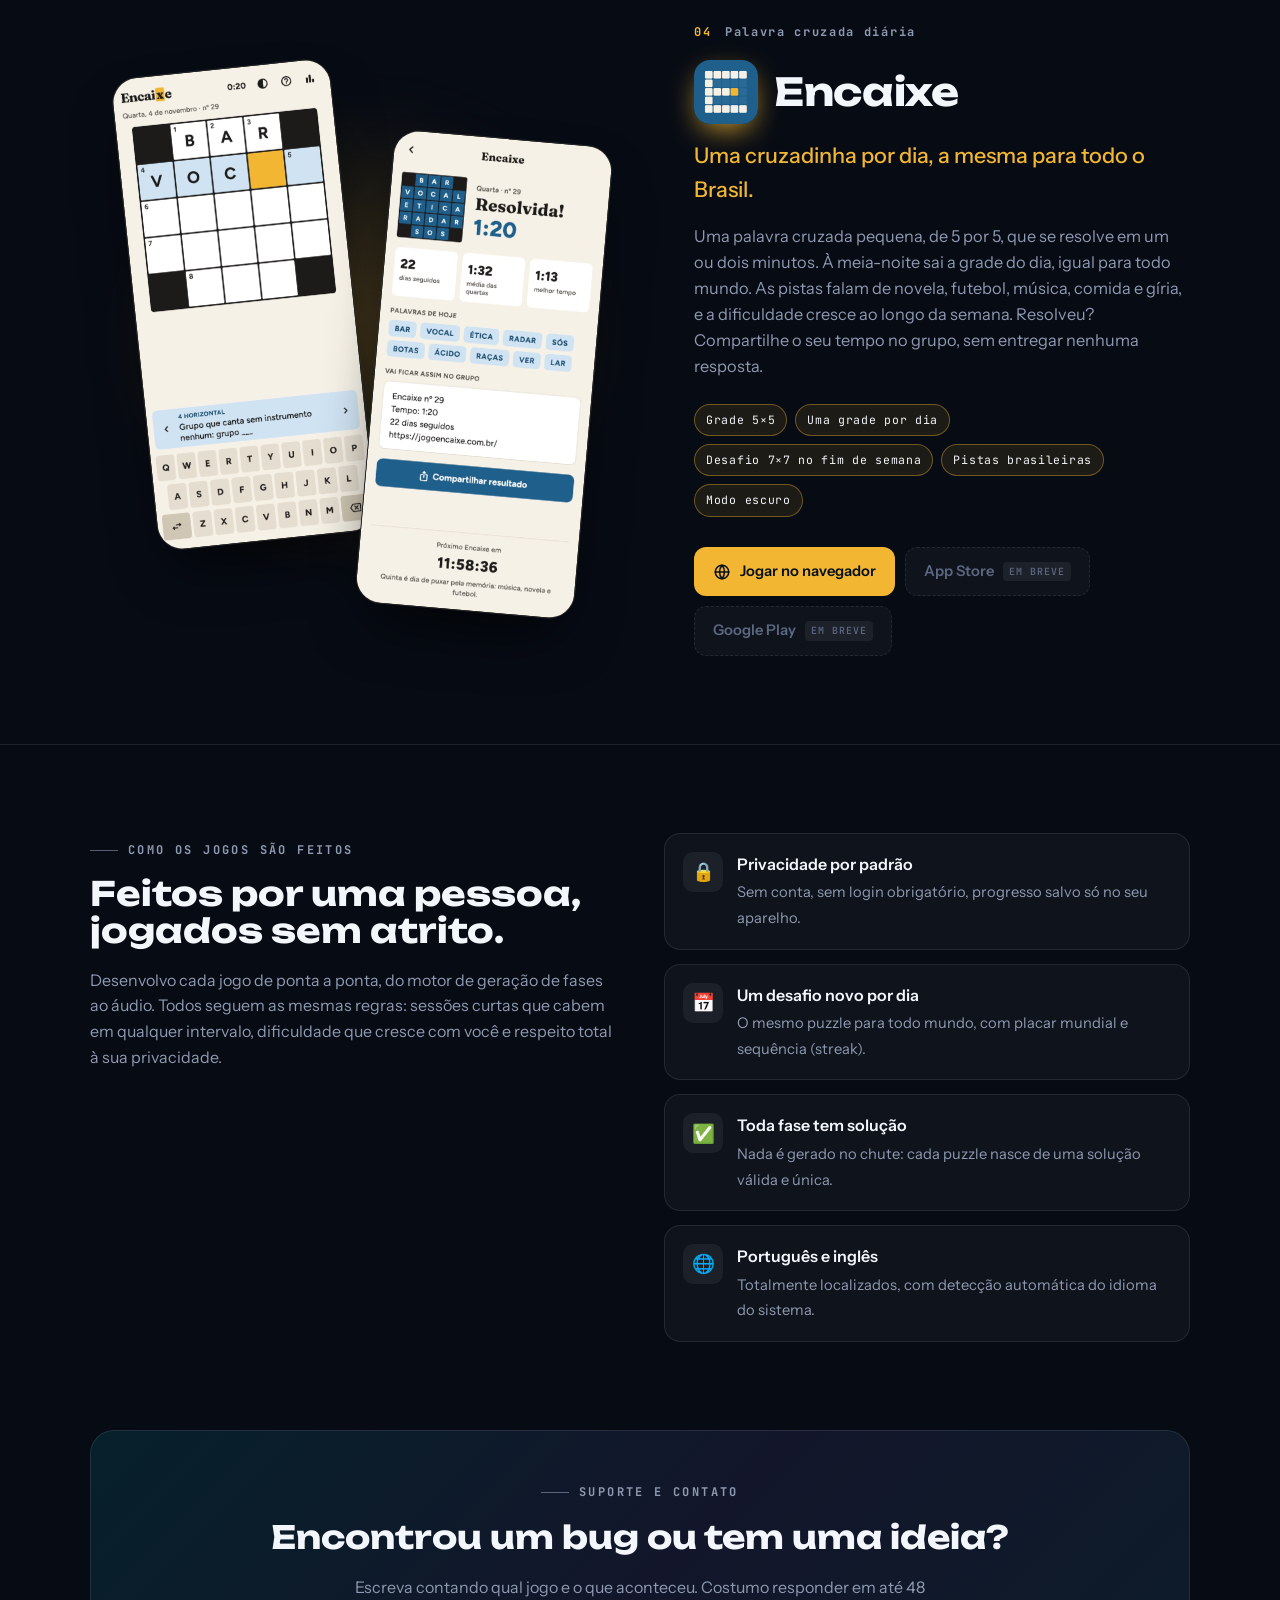
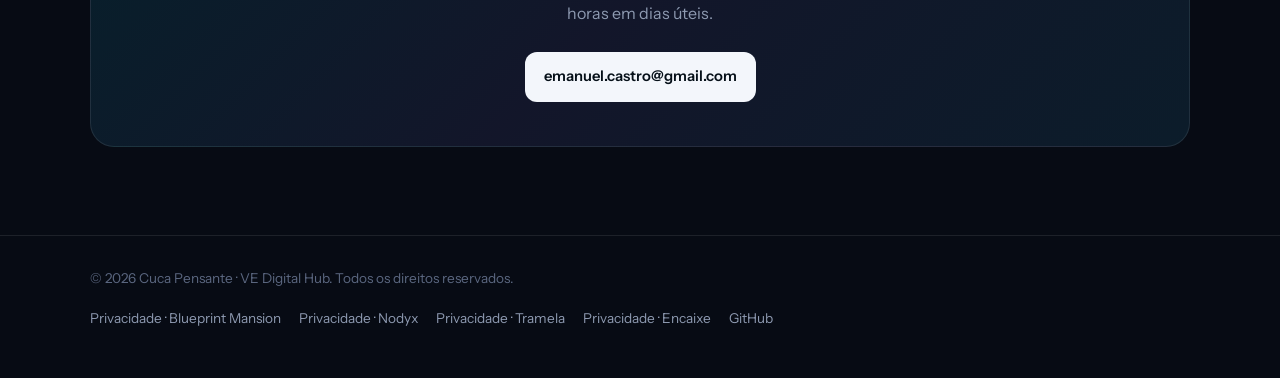
==== commit 775c8d7a: "fix: remove stray CSS brace that dropped about section spacing Co-Authored-By: Claude Opus 5.5 <nore" ====
--- a/index.html
+++ b/index.html
@@ -213,8 +213,6 @@
       .shot.b { top: 60px; }
     }
 
-    }
-
     /* ---------- faixa "sobre" ---------- */
     .about { padding: 88px 0; border-top: 1px solid var(--line); }
     .about .wrap { display: grid; grid-template-columns: 1fr 1fr; gap: 48px; align-items: start; }
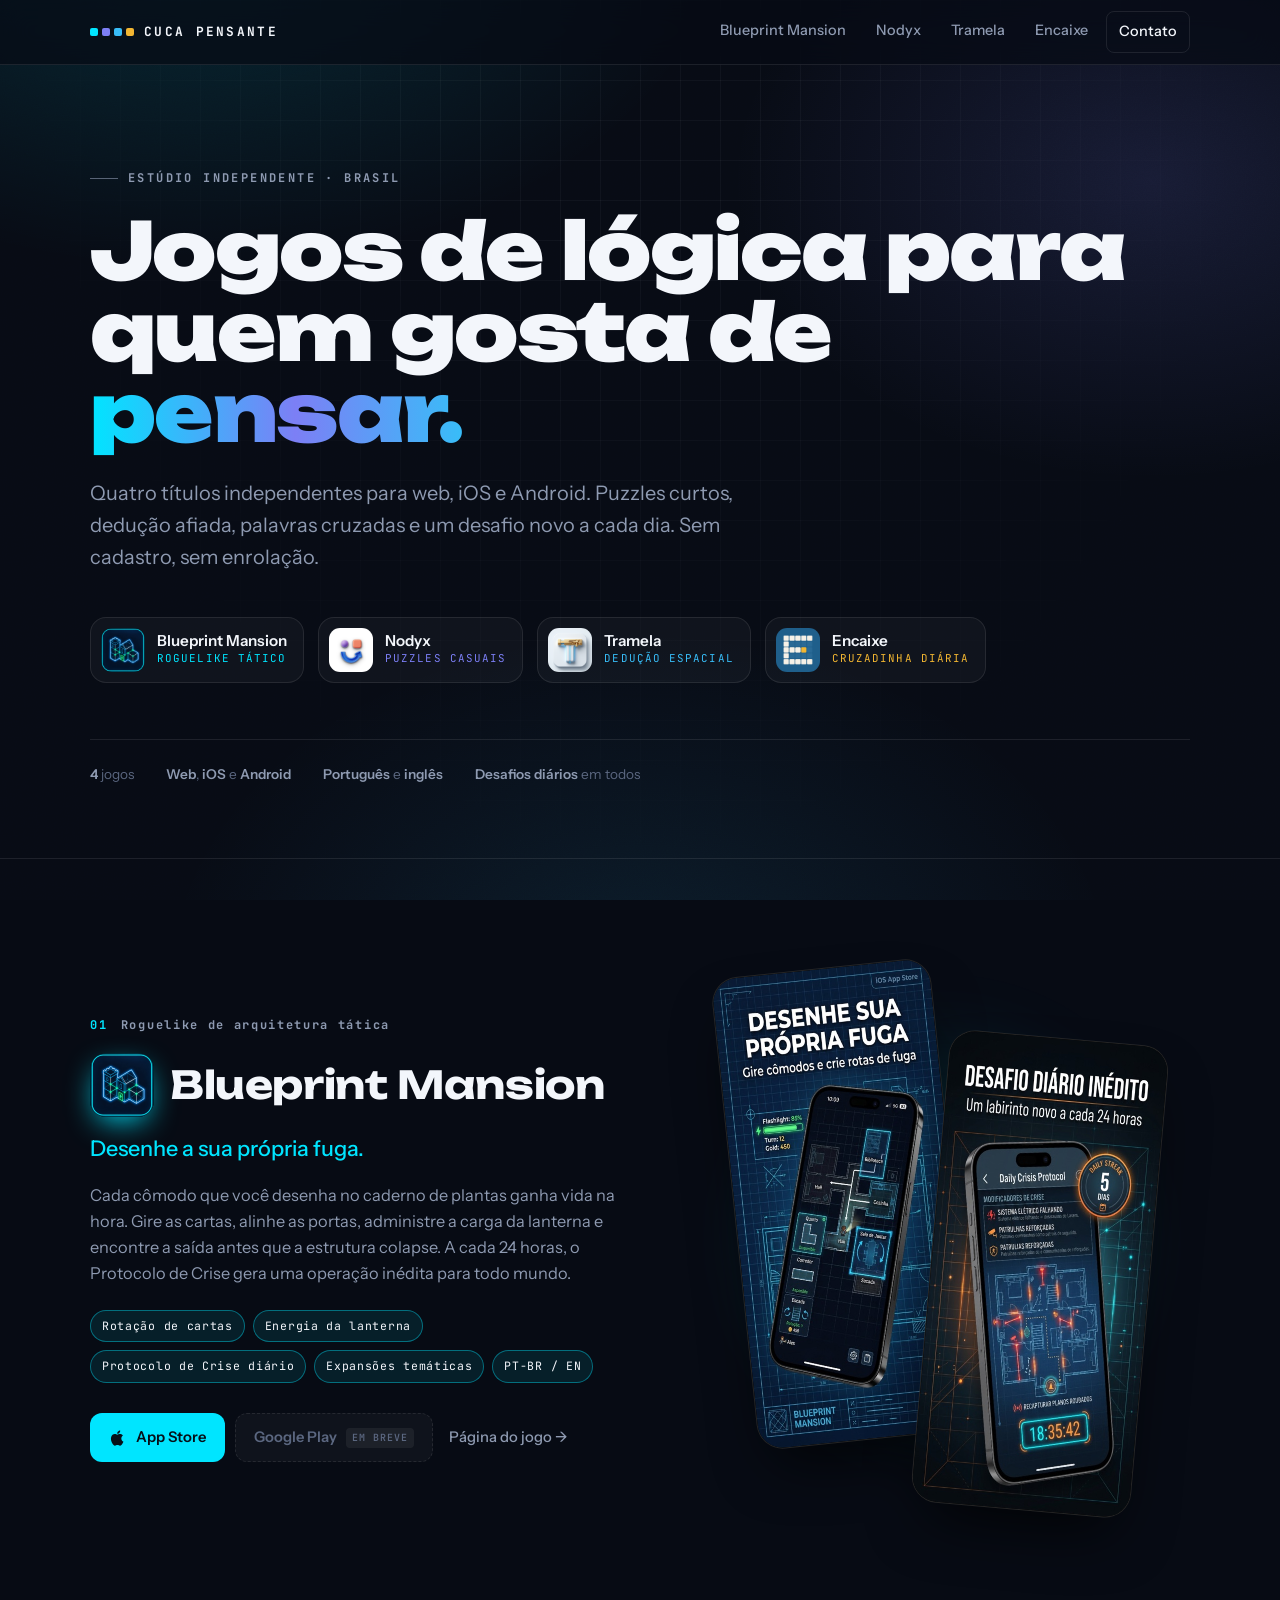
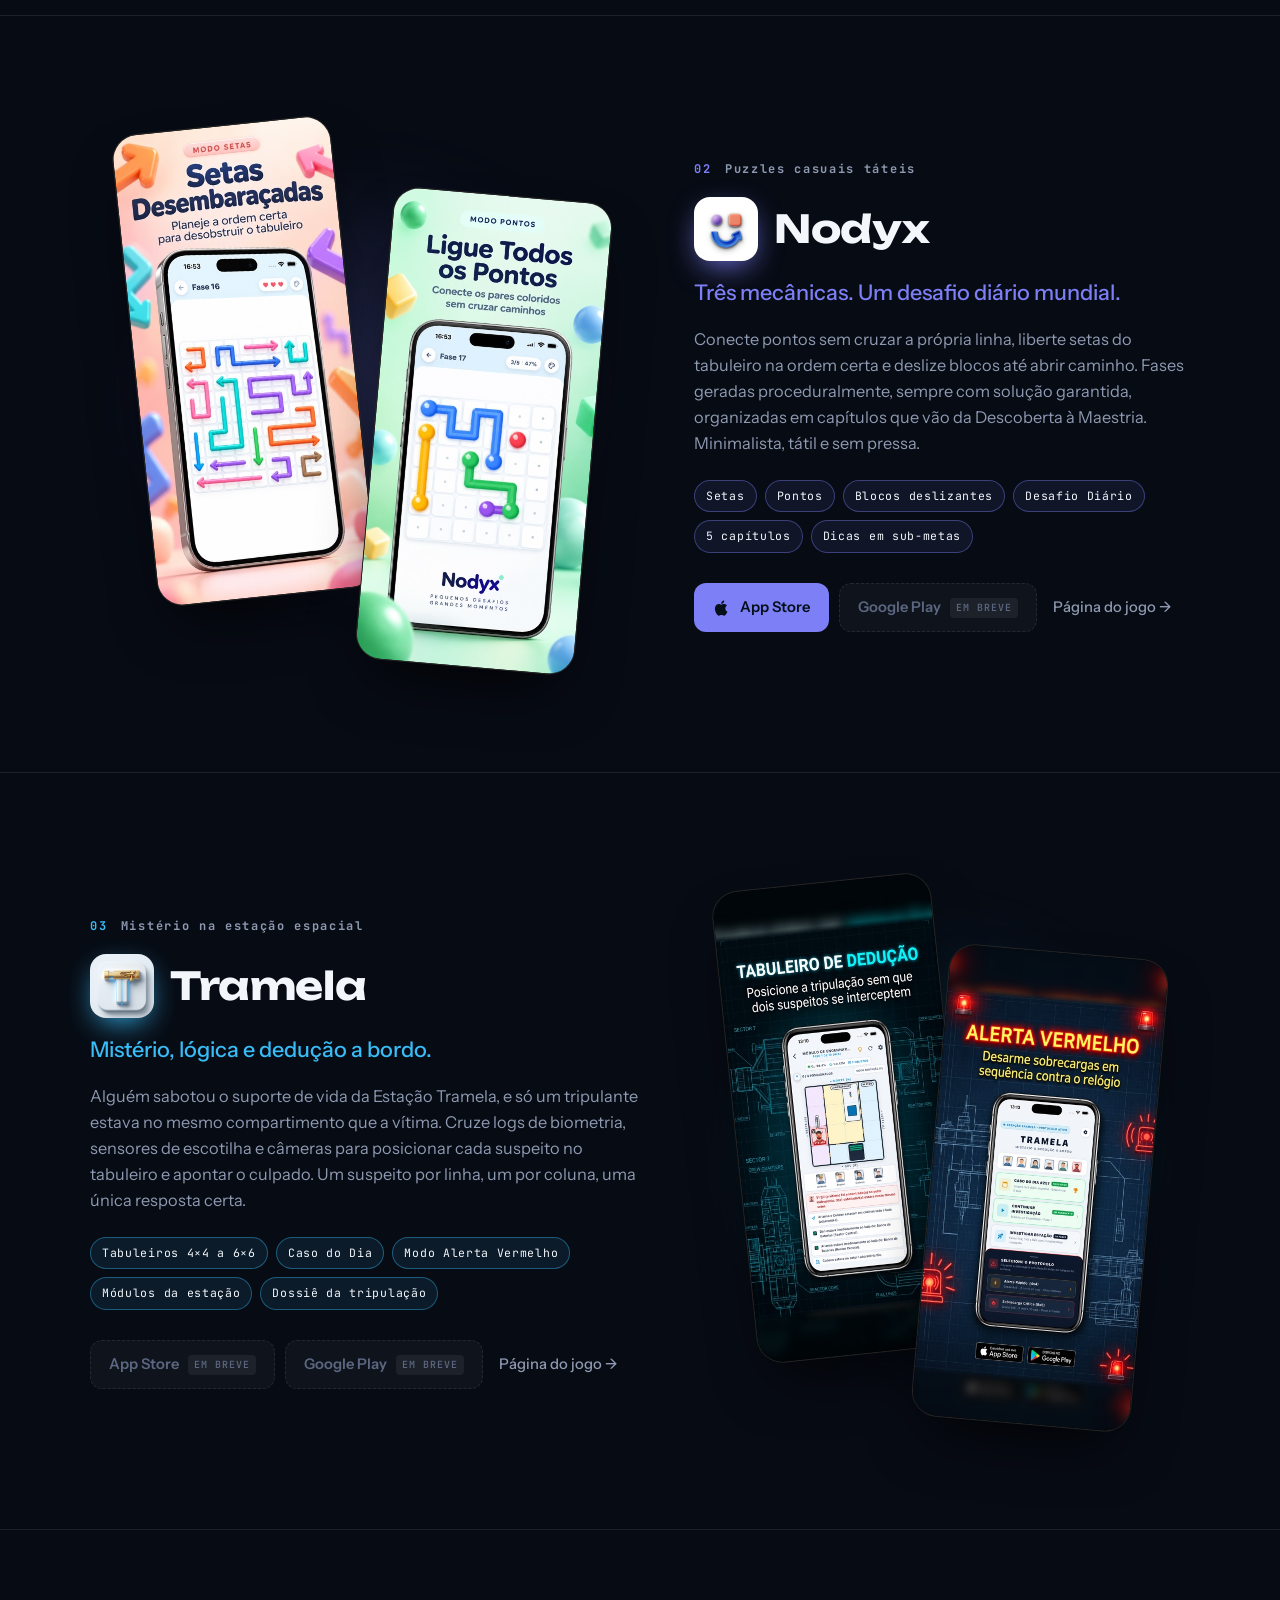
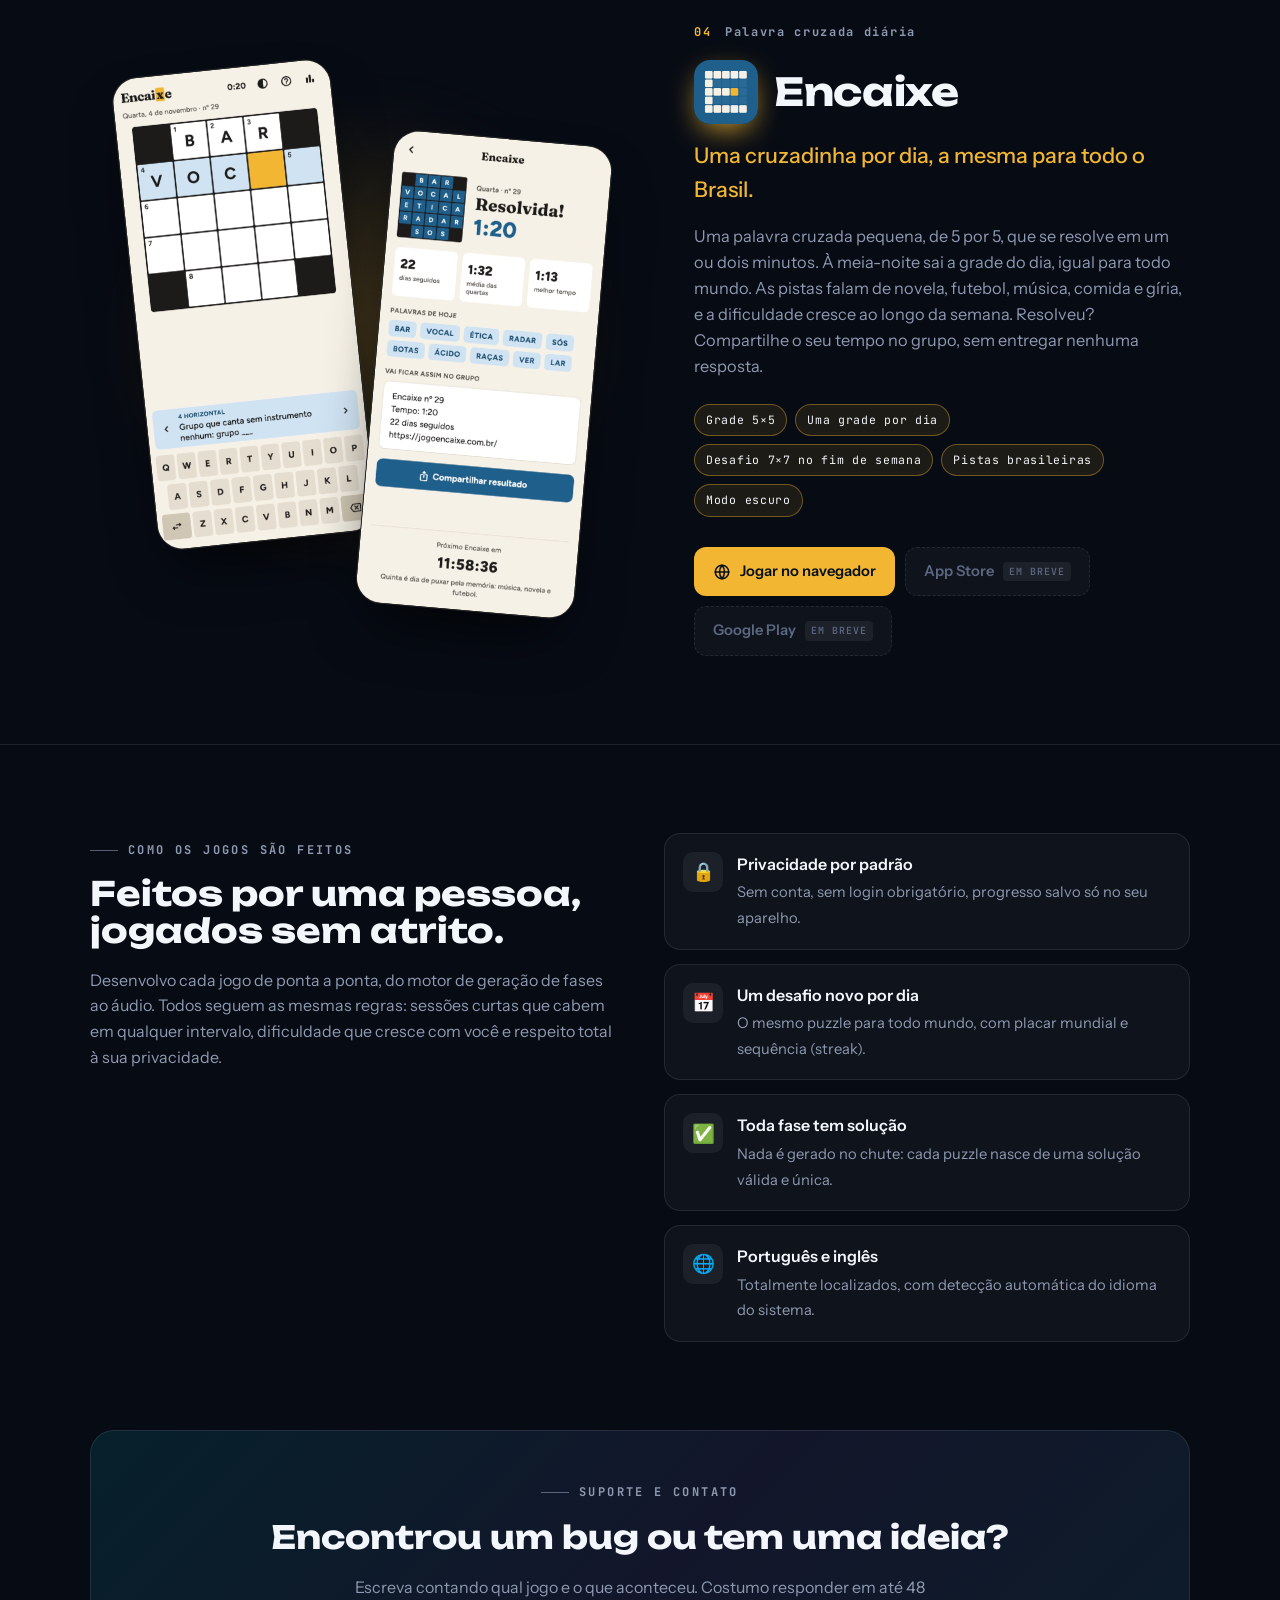
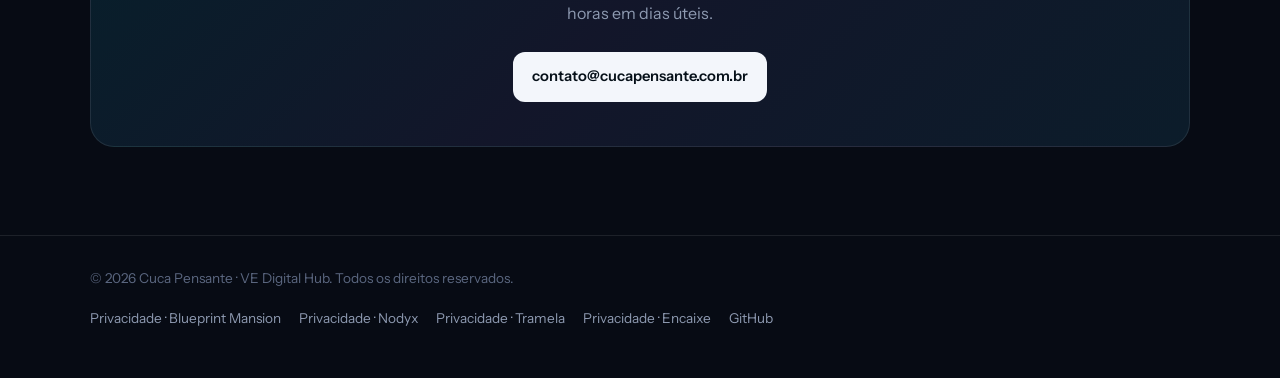
==== commit e64f1ea7: "feat: use contato@cucapensante.com.br as contact email Co-Authored-By: Claude Opus 5.5 <noreply@anth" ====
--- a/index.html
+++ b/index.html
@@ -462,7 +462,7 @@
           <div class="eyebrow">Suporte e contato</div>
           <h2>Encontrou um bug ou tem uma ideia?</h2>
           <p>Escreva contando qual jogo e o que aconteceu. Costumo responder em até 48 horas em dias úteis.</p>
-          <a class="btn primary" href="mailto:emanuel.castro@gmail.com?subject=Contato%20-%20Jogos">emanuel.castro@gmail.com</a>
+          <a class="btn primary" href="mailto:contato@cucapensante.com.br?subject=Contato%20-%20Jogos">contato@cucapensante.com.br</a>
         </div>
       </div>
     </section>
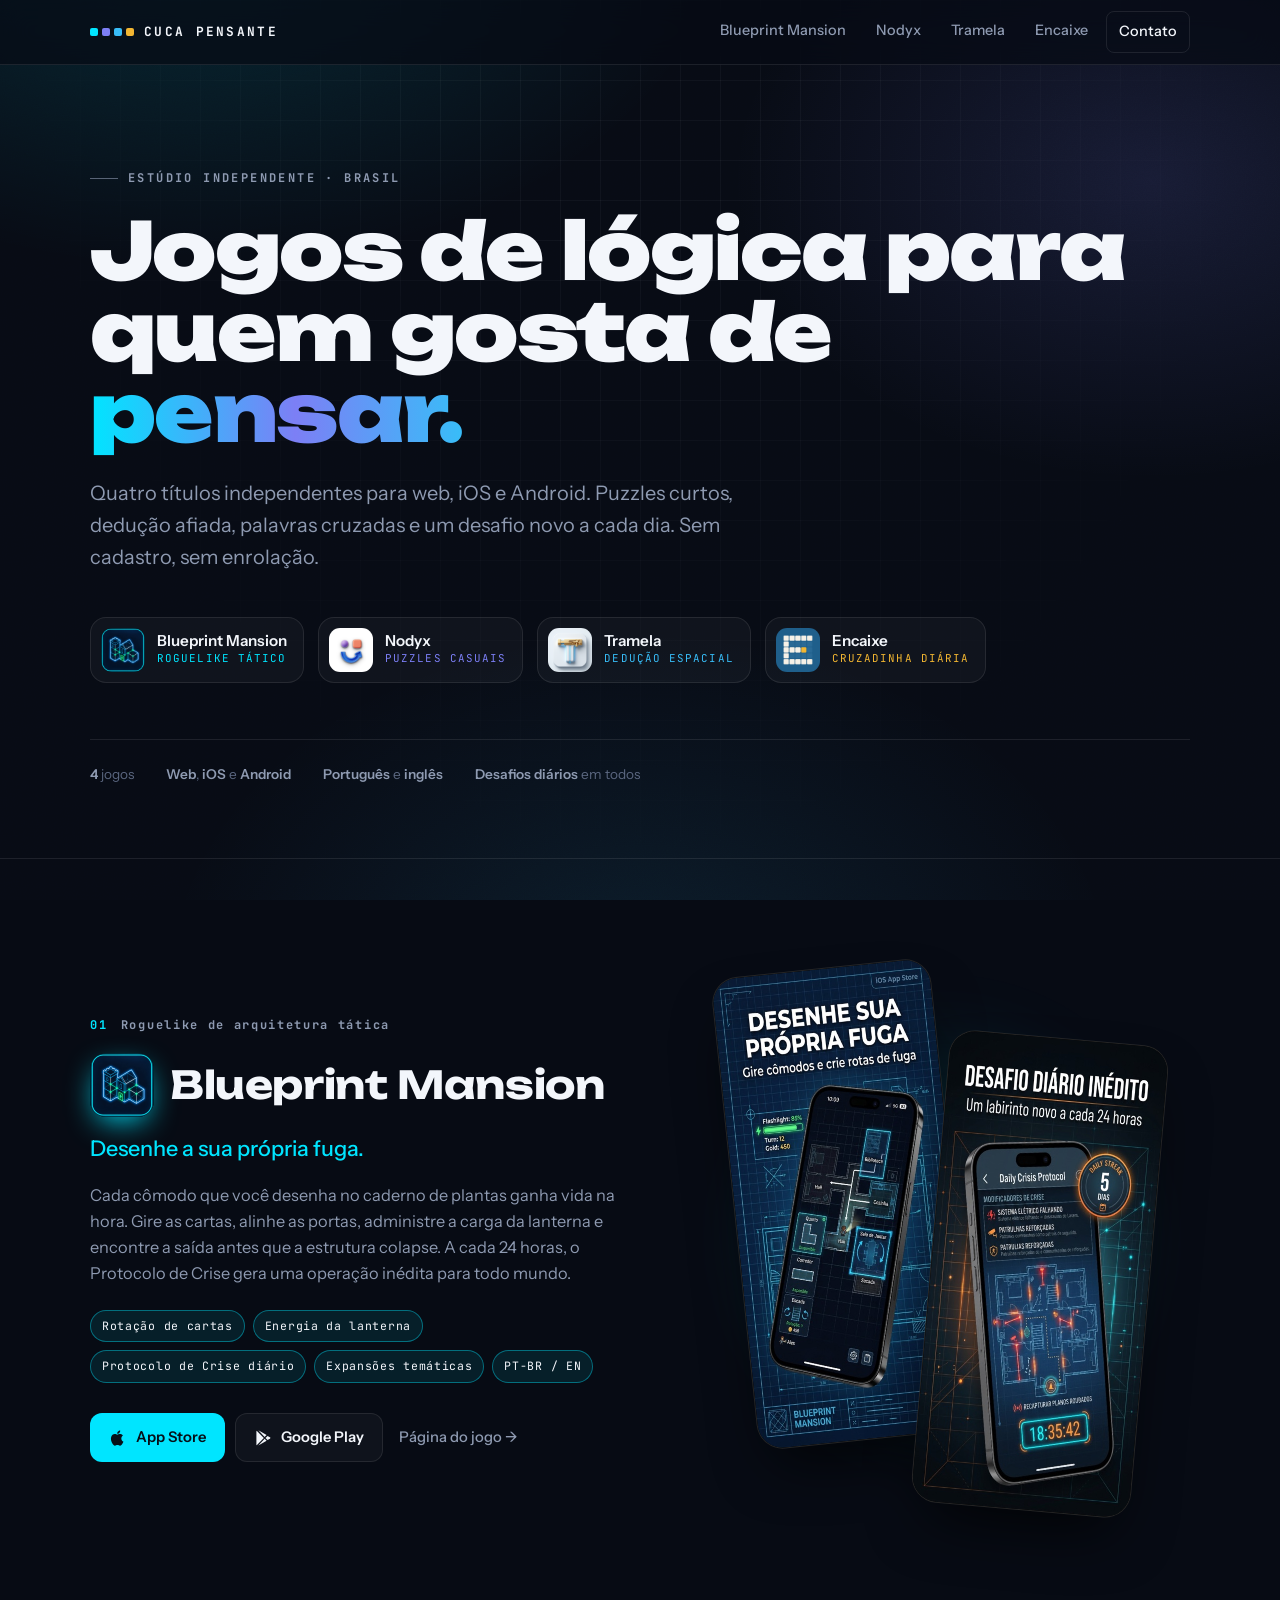
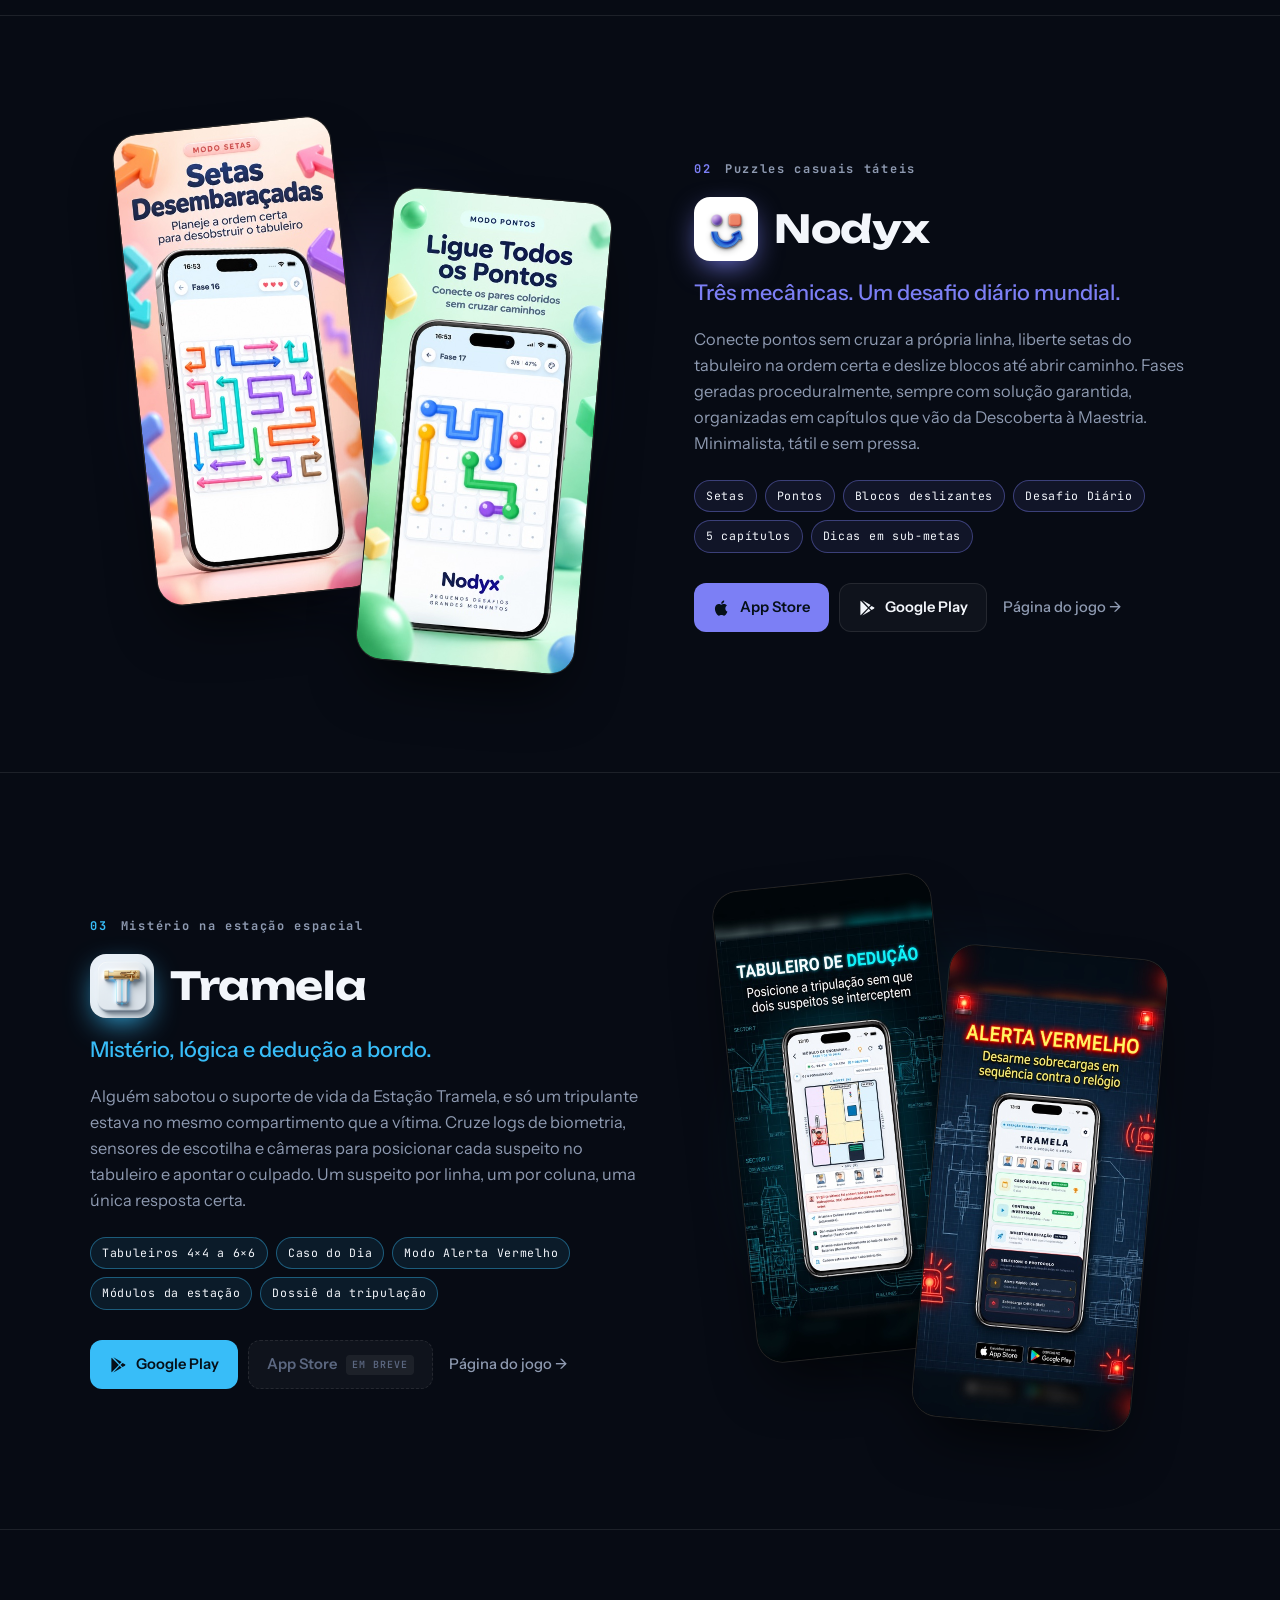
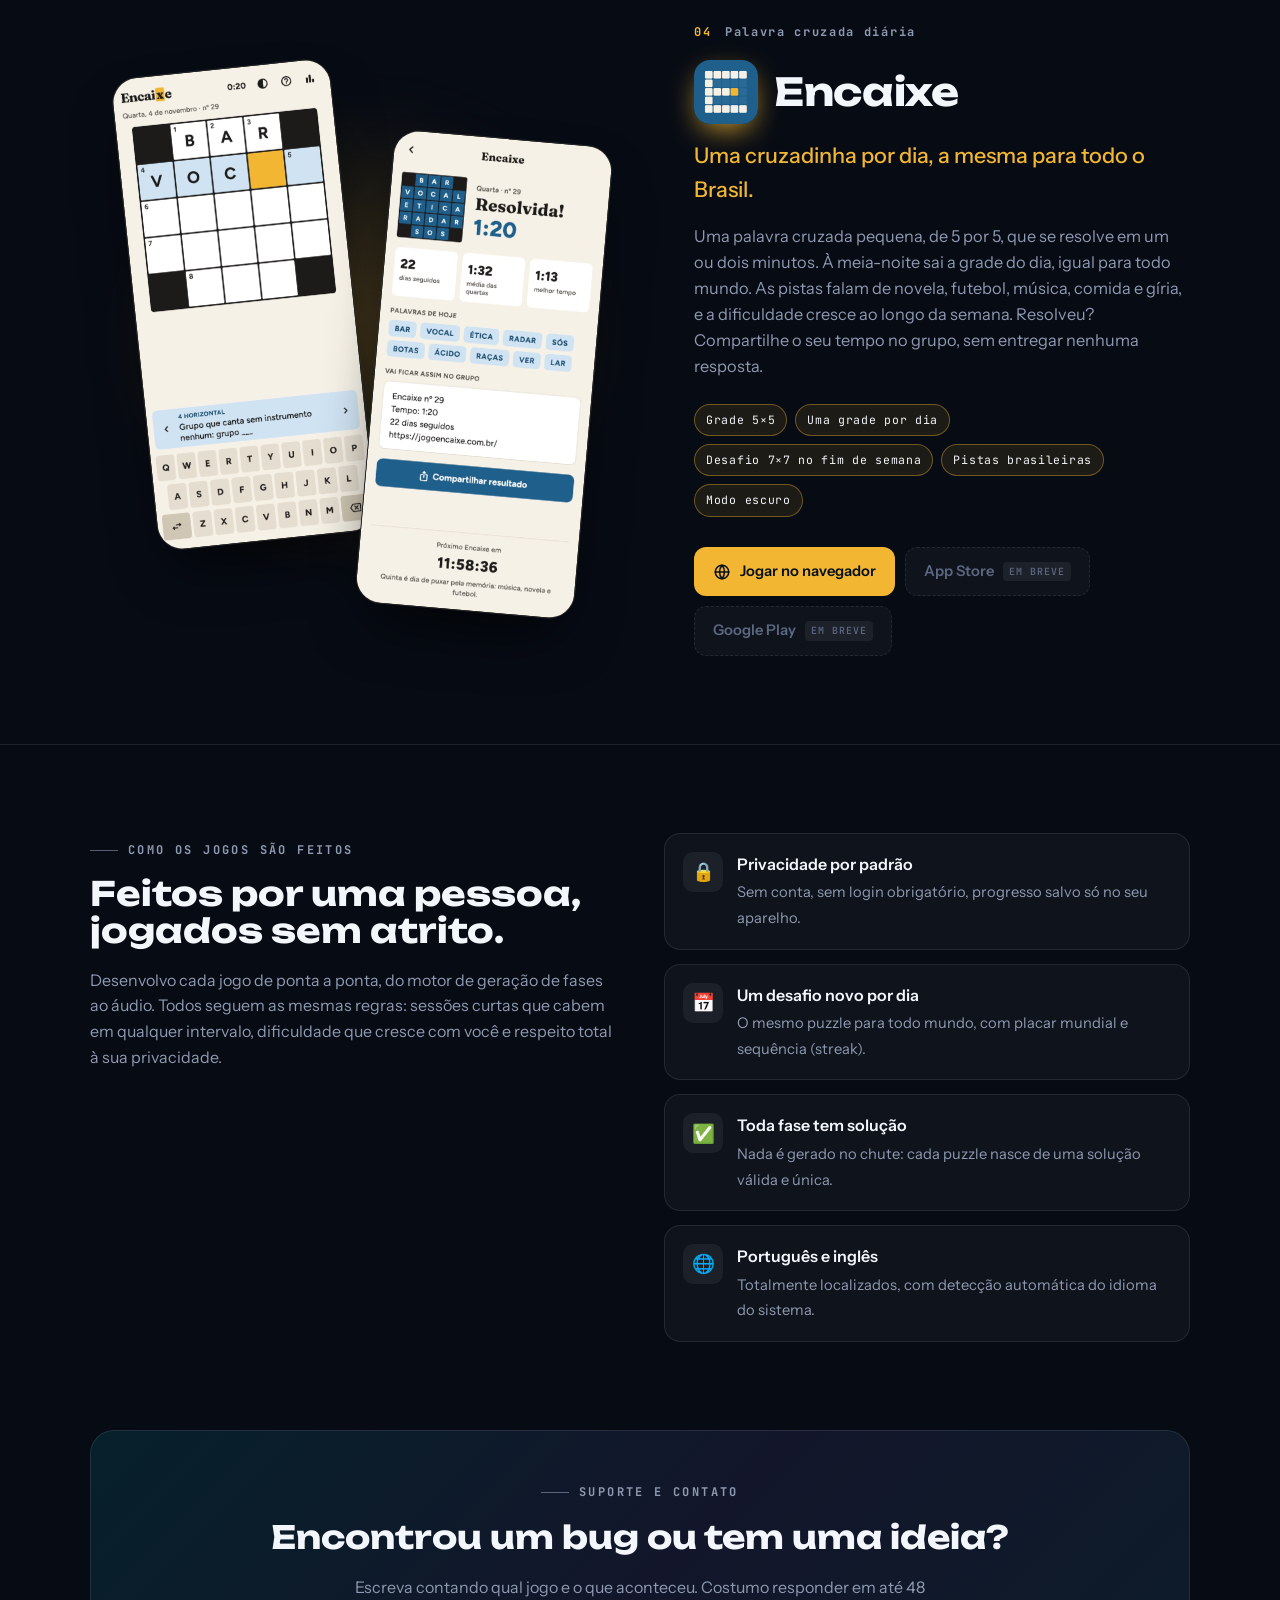
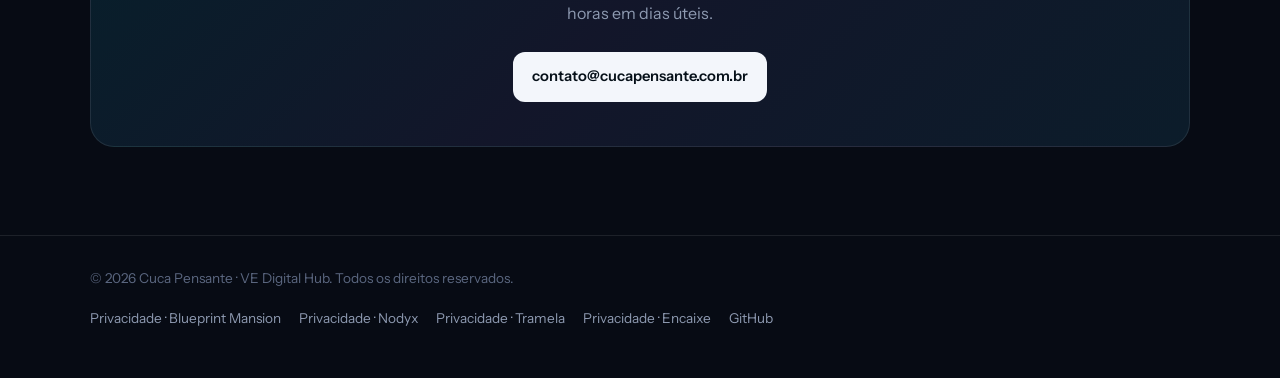
==== commit ffdb8184: "feat: link Google Play listings for Blueprint Mansion, Nodyx and Tramela Co-Authored-By: Claude Opus" ====
--- a/index.html
+++ b/index.html
@@ -325,9 +325,10 @@
               <svg viewBox="0 0 24 24" fill="currentColor"><path d="M16.4 12.6c0-2.6 2.1-3.8 2.2-3.9-1.2-1.8-3.1-2-3.7-2-1.6-.2-3.1.9-3.9.9-.8 0-2-.9-3.4-.9-1.7 0-3.3 1-4.2 2.6-1.8 3.1-.5 7.8 1.3 10.3.9 1.2 1.9 2.6 3.2 2.6 1.3-.1 1.8-.8 3.4-.8 1.6 0 2 .8 3.4.8 1.4 0 2.3-1.3 3.1-2.5 1-1.4 1.4-2.8 1.4-2.9-.1 0-2.8-1.1-2.8-4.2zM13.9 5c.7-.8 1.2-2 1-3.1-1 0-2.2.7-2.9 1.5-.6.7-1.2 1.9-1 3 1.1.1 2.2-.6 2.9-1.4z"/></svg>
               App Store
             </a>
-            <!-- Quando publicar no Google Play, troque este <span> por:
-                 <a class="btn" href="https://play.google.com/store/apps/details?id=com.blueprint.mansion.blueprint_mansion" target="_blank" rel="noopener">Google Play</a> -->
-            <span class="btn soon" aria-disabled="true">Google Play <small>em breve</small></span>
+            <a class="btn" href="https://play.google.com/store/apps/details?id=com.blueprint.mansion.blueprint_mansion" target="_blank" rel="noopener">
+              <svg viewBox="0 0 24 24" fill="currentColor"><path d="M3.6 2.3c-.3.3-.4.7-.4 1.2v17c0 .5.1.9.4 1.2l9.5-9.7-9.5-9.7zm10.6 10.8 2.6 2.6-11 6.3 8.4-8.9zm3.9-3.8 3.1 1.8c.9.5.9 1.3 0 1.8l-3.1 1.8-2.8-2.7 2.8-2.7zM5.8 1.6l11 6.3-2.6 2.6-8.4-8.9z"/></svg>
+              Google Play
+            </a>
             <a class="link" href="apps/blueprint-mansion/">Página do jogo</a>
           </div>
         </div>
@@ -359,9 +360,10 @@
               <svg viewBox="0 0 24 24" fill="currentColor"><path d="M16.4 12.6c0-2.6 2.1-3.8 2.2-3.9-1.2-1.8-3.1-2-3.7-2-1.6-.2-3.1.9-3.9.9-.8 0-2-.9-3.4-.9-1.7 0-3.3 1-4.2 2.6-1.8 3.1-.5 7.8 1.3 10.3.9 1.2 1.9 2.6 3.2 2.6 1.3-.1 1.8-.8 3.4-.8 1.6 0 2 .8 3.4.8 1.4 0 2.3-1.3 3.1-2.5 1-1.4 1.4-2.8 1.4-2.9-.1 0-2.8-1.1-2.8-4.2zM13.9 5c.7-.8 1.2-2 1-3.1-1 0-2.2.7-2.9 1.5-.6.7-1.2 1.9-1 3 1.1.1 2.2-.6 2.9-1.4z"/></svg>
               App Store
             </a>
-            <!-- Quando publicar no Google Play, troque este <span> por:
-                 <a class="btn" href="https://play.google.com/store/apps/details?id=com.nodyx.app" target="_blank" rel="noopener">Google Play</a> -->
-            <span class="btn soon" aria-disabled="true">Google Play <small>em breve</small></span>
+            <a class="btn" href="https://play.google.com/store/apps/details?id=com.nodyx.app" target="_blank" rel="noopener">
+              <svg viewBox="0 0 24 24" fill="currentColor"><path d="M3.6 2.3c-.3.3-.4.7-.4 1.2v17c0 .5.1.9.4 1.2l9.5-9.7-9.5-9.7zm10.6 10.8 2.6 2.6-11 6.3 8.4-8.9zm3.9-3.8 3.1 1.8c.9.5.9 1.3 0 1.8l-3.1 1.8-2.8-2.7 2.8-2.7zM5.8 1.6l11 6.3-2.6 2.6-8.4-8.9z"/></svg>
+              Google Play
+            </a>
             <a class="link" href="apps/nodyx/">Página do jogo</a>
           </div>
         </div>
@@ -389,11 +391,13 @@
             <span>Tabuleiros 4×4 a 6×6</span><span>Caso do Dia</span><span>Modo Alerta Vermelho</span><span>Módulos da estação</span><span>Dossiê da tripulação</span>
           </div>
           <div class="actions">
+            <a class="btn primary" href="https://play.google.com/store/apps/details?id=com.vedigitalhub.tramela_app" target="_blank" rel="noopener">
+              <svg viewBox="0 0 24 24" fill="currentColor"><path d="M3.6 2.3c-.3.3-.4.7-.4 1.2v17c0 .5.1.9.4 1.2l9.5-9.7-9.5-9.7zm10.6 10.8 2.6 2.6-11 6.3 8.4-8.9zm3.9-3.8 3.1 1.8c.9.5.9 1.3 0 1.8l-3.1 1.8-2.8-2.7 2.8-2.7zM5.8 1.6l11 6.3-2.6 2.6-8.4-8.9z"/></svg>
+              Google Play
+            </a>
             <!-- Quando publicar na App Store, troque este <span> por:
-                 <a class="btn primary" href="https://apps.apple.com/app/idXXXXXXXXXX" target="_blank" rel="noopener">App Store</a> -->
+                 <a class="btn" href="https://apps.apple.com/app/idXXXXXXXXXX" target="_blank" rel="noopener">App Store</a> -->
             <span class="btn soon" aria-disabled="true">App Store <small>em breve</small></span>
-            <!-- Google Play: https://play.google.com/store/apps/details?id=com.vedigitalhub.tramela_app -->
-            <span class="btn soon" aria-disabled="true">Google Play <small>em breve</small></span>
             <a class="link" href="apps/tramela/">Página do jogo</a>
           </div>
         </div>
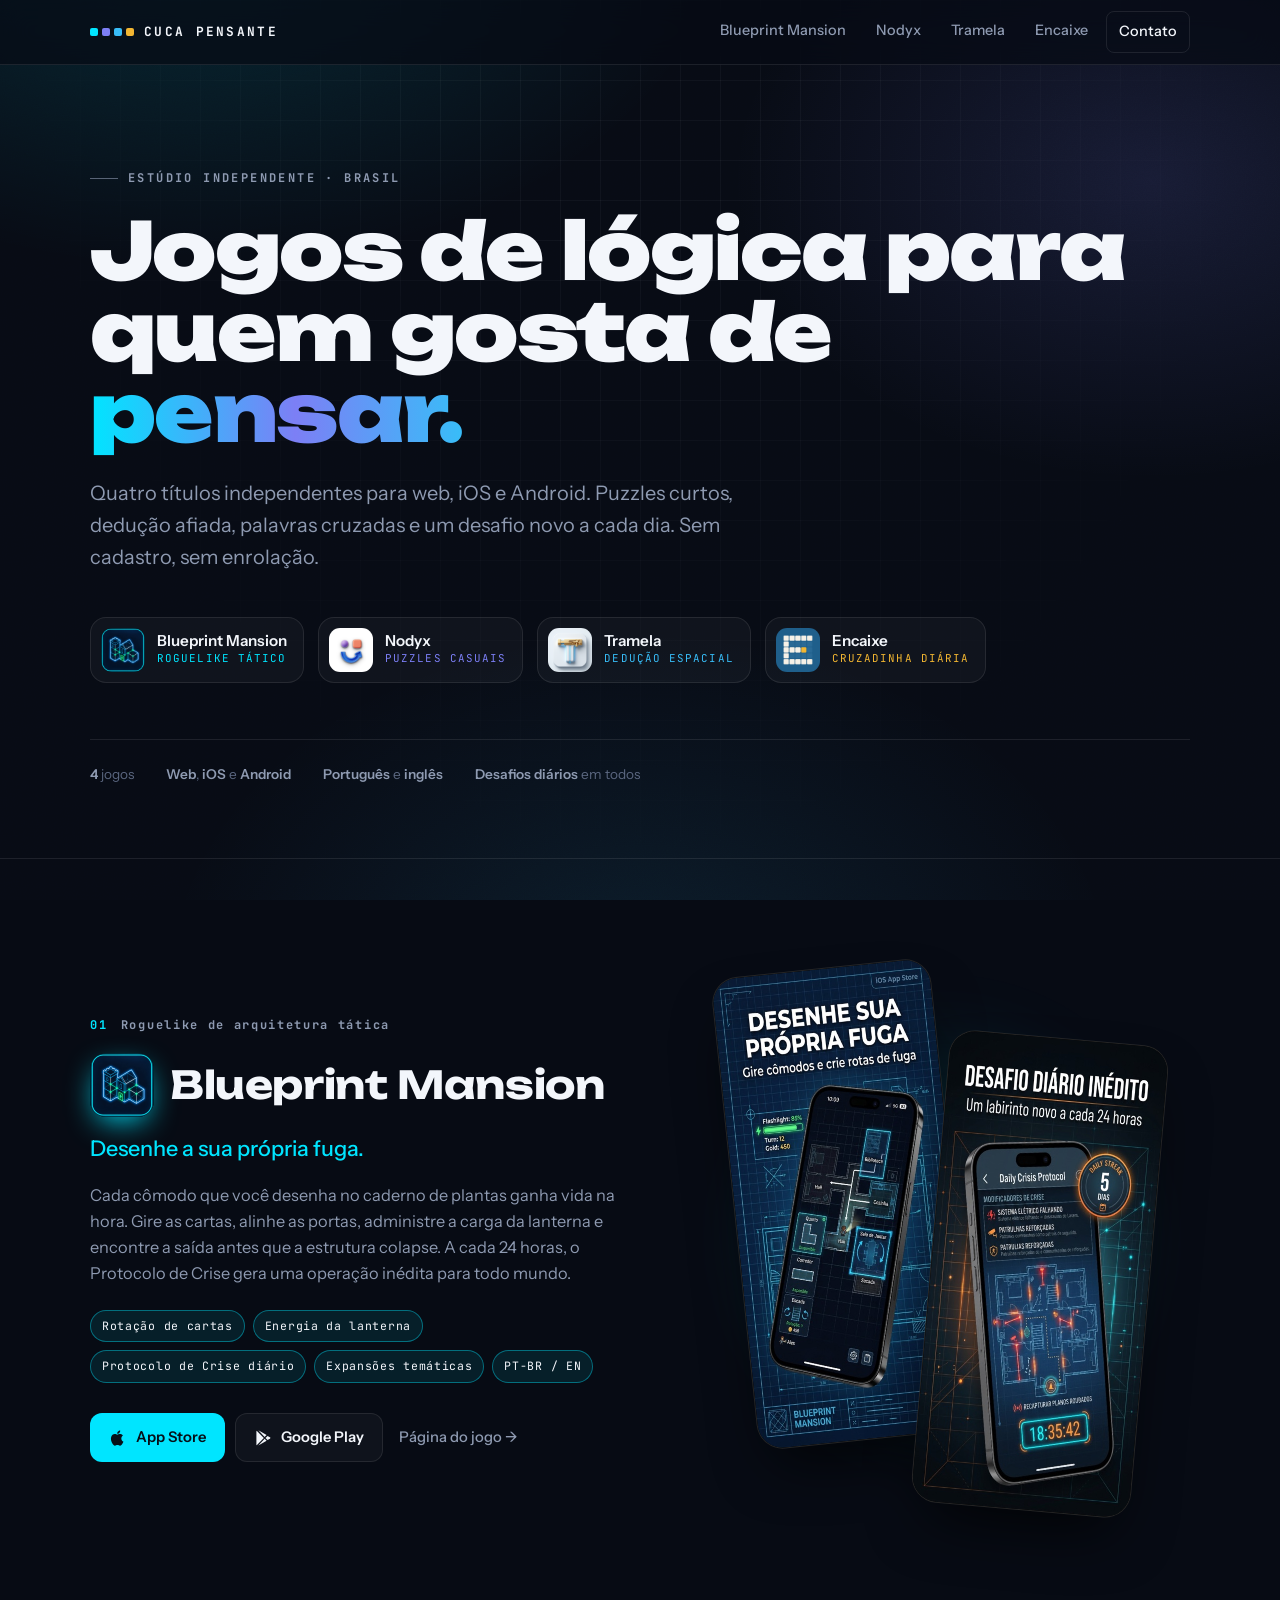
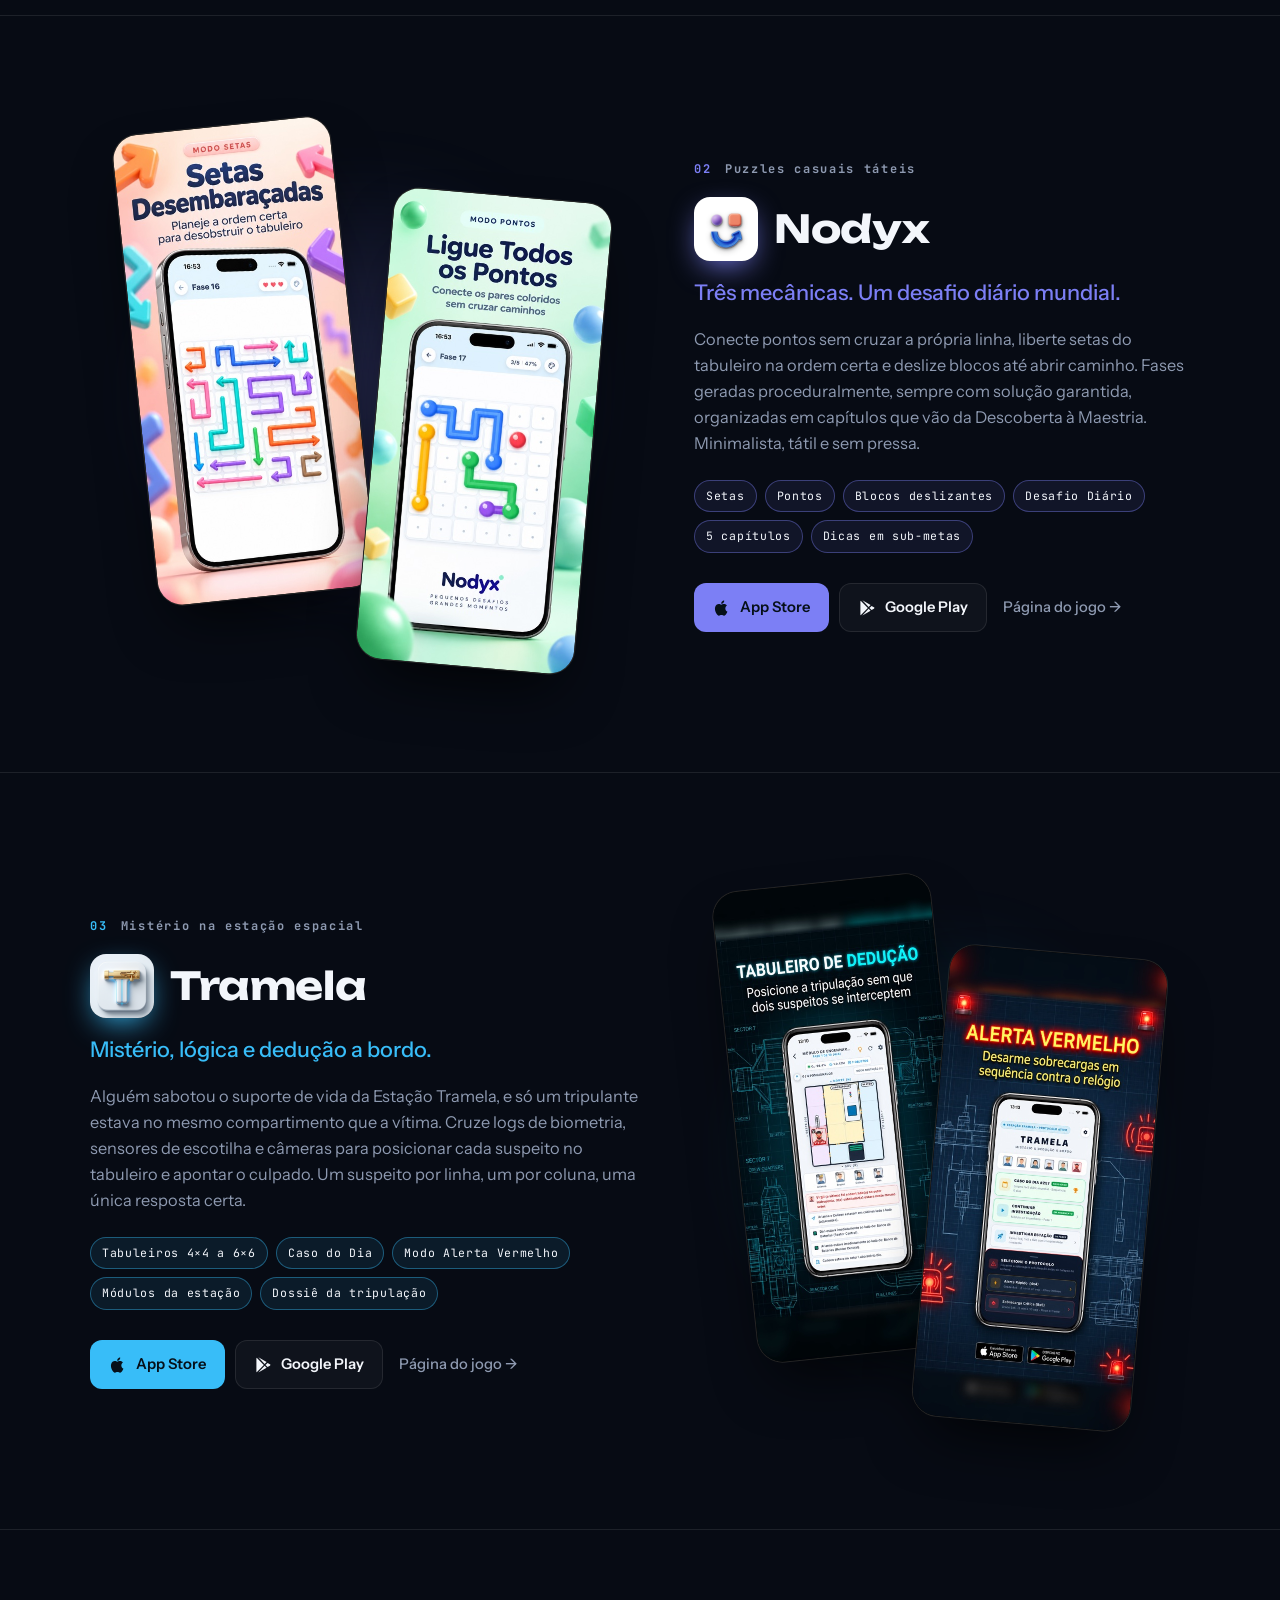
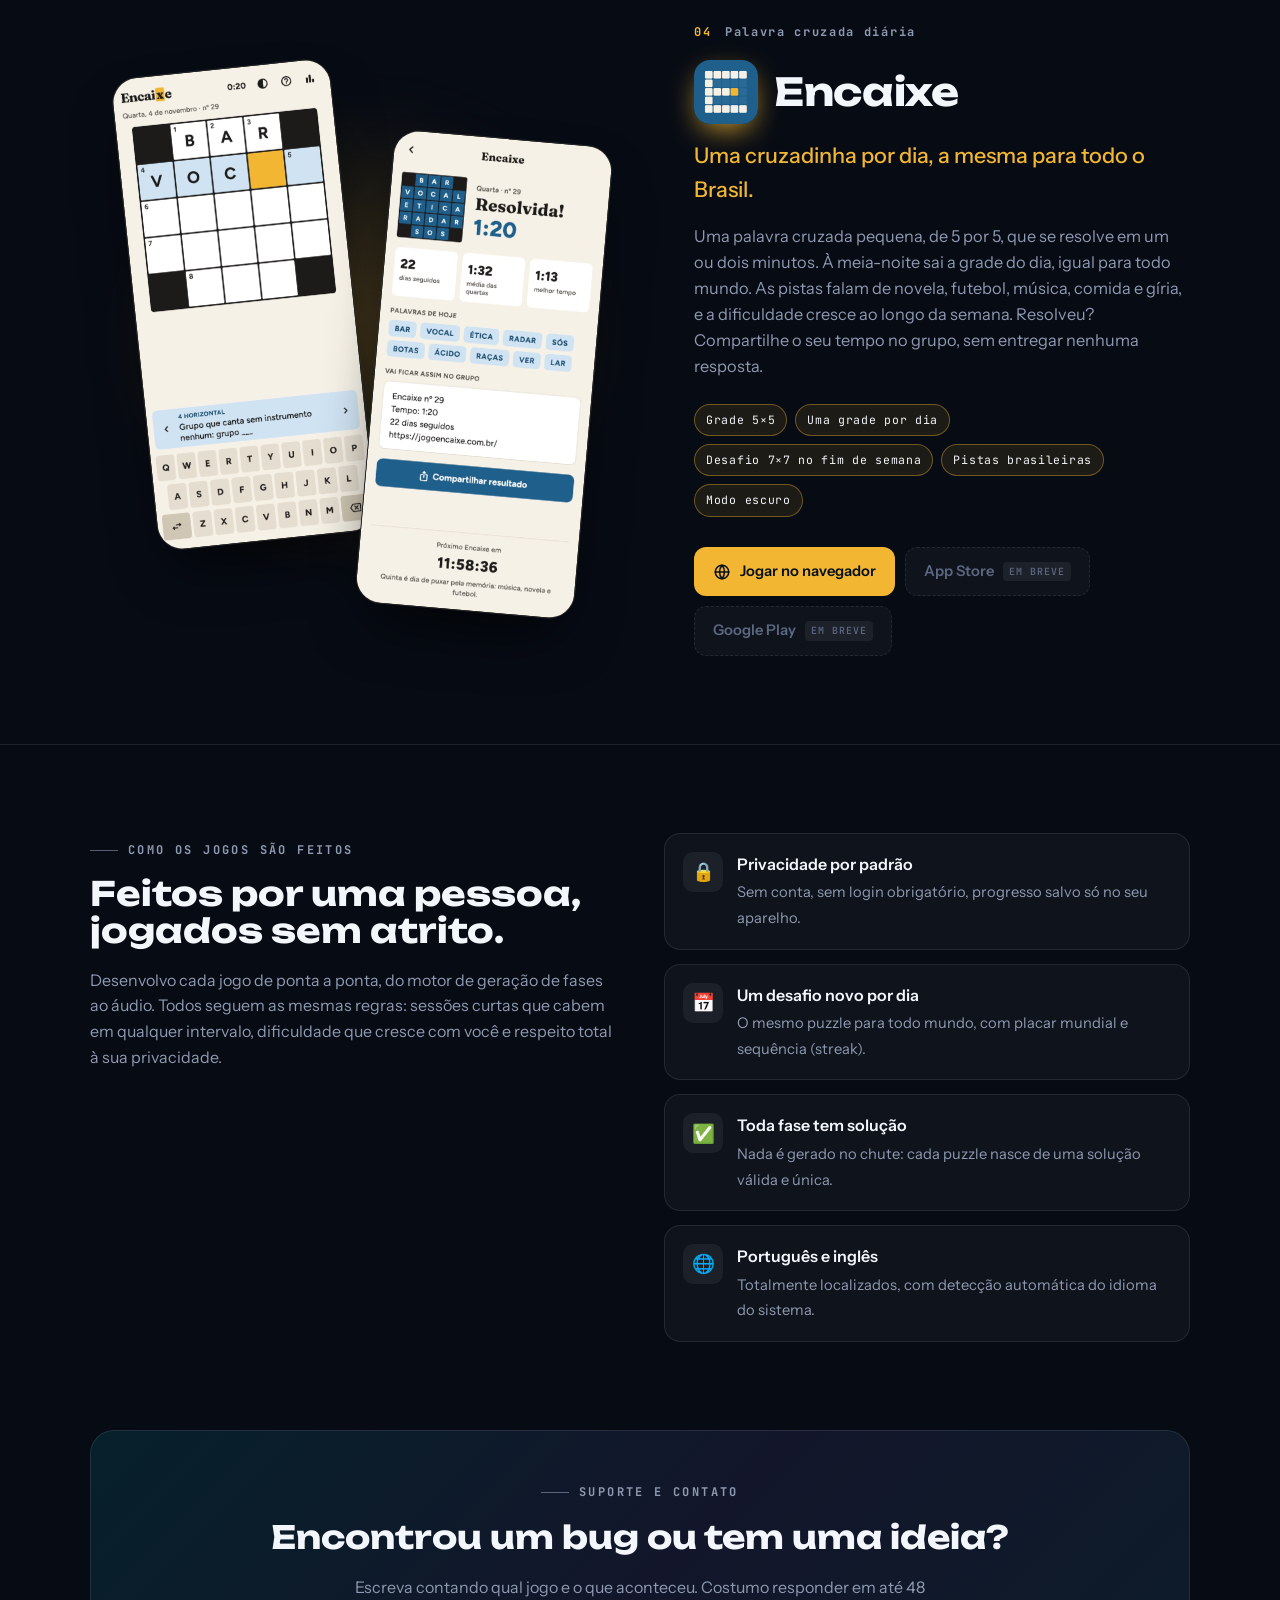
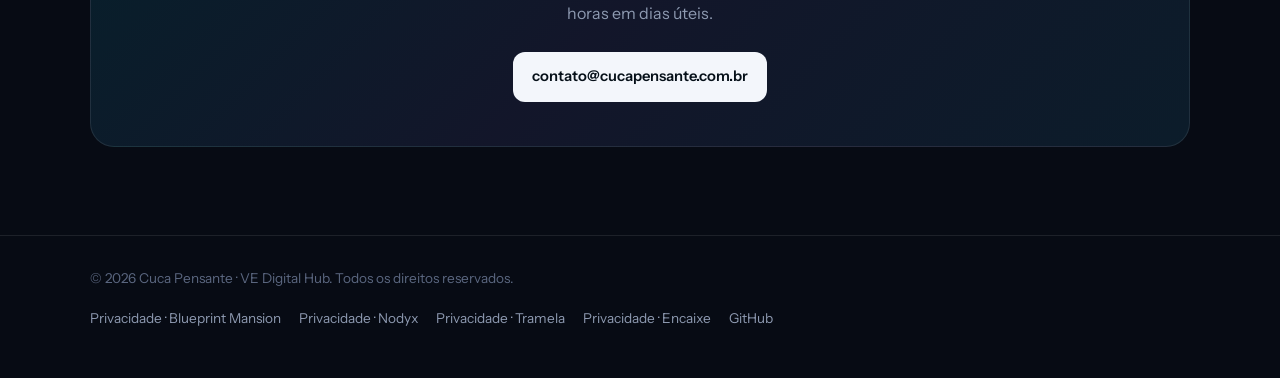
==== commit 7fbfbe56: "feat: link Tramela App Store listing Co-Authored-By: Claude Opus 5.5 <noreply@anthropic.com>" ====
--- a/index.html
+++ b/index.html
@@ -391,13 +391,14 @@
             <span>Tabuleiros 4×4 a 6×6</span><span>Caso do Dia</span><span>Modo Alerta Vermelho</span><span>Módulos da estação</span><span>Dossiê da tripulação</span>
           </div>
           <div class="actions">
-            <a class="btn primary" href="https://play.google.com/store/apps/details?id=com.vedigitalhub.tramela_app" target="_blank" rel="noopener">
+            <a class="btn primary" href="https://apps.apple.com/app/id6811934030" target="_blank" rel="noopener">
+              <svg viewBox="0 0 24 24" fill="currentColor"><path d="M16.4 12.6c0-2.6 2.1-3.8 2.2-3.9-1.2-1.8-3.1-2-3.7-2-1.6-.2-3.1.9-3.9.9-.8 0-2-.9-3.4-.9-1.7 0-3.3 1-4.2 2.6-1.8 3.1-.5 7.8 1.3 10.3.9 1.2 1.9 2.6 3.2 2.6 1.3-.1 1.8-.8 3.4-.8 1.6 0 2 .8 3.4.8 1.4 0 2.3-1.3 3.1-2.5 1-1.4 1.4-2.8 1.4-2.9-.1 0-2.8-1.1-2.8-4.2zM13.9 5c.7-.8 1.2-2 1-3.1-1 0-2.2.7-2.9 1.5-.6.7-1.2 1.9-1 3 1.1.1 2.2-.6 2.9-1.4z"/></svg>
+              App Store
+            </a>
+            <a class="btn" href="https://play.google.com/store/apps/details?id=com.vedigitalhub.tramela_app" target="_blank" rel="noopener">
               <svg viewBox="0 0 24 24" fill="currentColor"><path d="M3.6 2.3c-.3.3-.4.7-.4 1.2v17c0 .5.1.9.4 1.2l9.5-9.7-9.5-9.7zm10.6 10.8 2.6 2.6-11 6.3 8.4-8.9zm3.9-3.8 3.1 1.8c.9.5.9 1.3 0 1.8l-3.1 1.8-2.8-2.7 2.8-2.7zM5.8 1.6l11 6.3-2.6 2.6-8.4-8.9z"/></svg>
               Google Play
             </a>
-            <!-- Quando publicar na App Store, troque este <span> por:
-                 <a class="btn" href="https://apps.apple.com/app/idXXXXXXXXXX" target="_blank" rel="noopener">App Store</a> -->
-            <span class="btn soon" aria-disabled="true">App Store <small>em breve</small></span>
             <a class="link" href="apps/tramela/">Página do jogo</a>
           </div>
         </div>
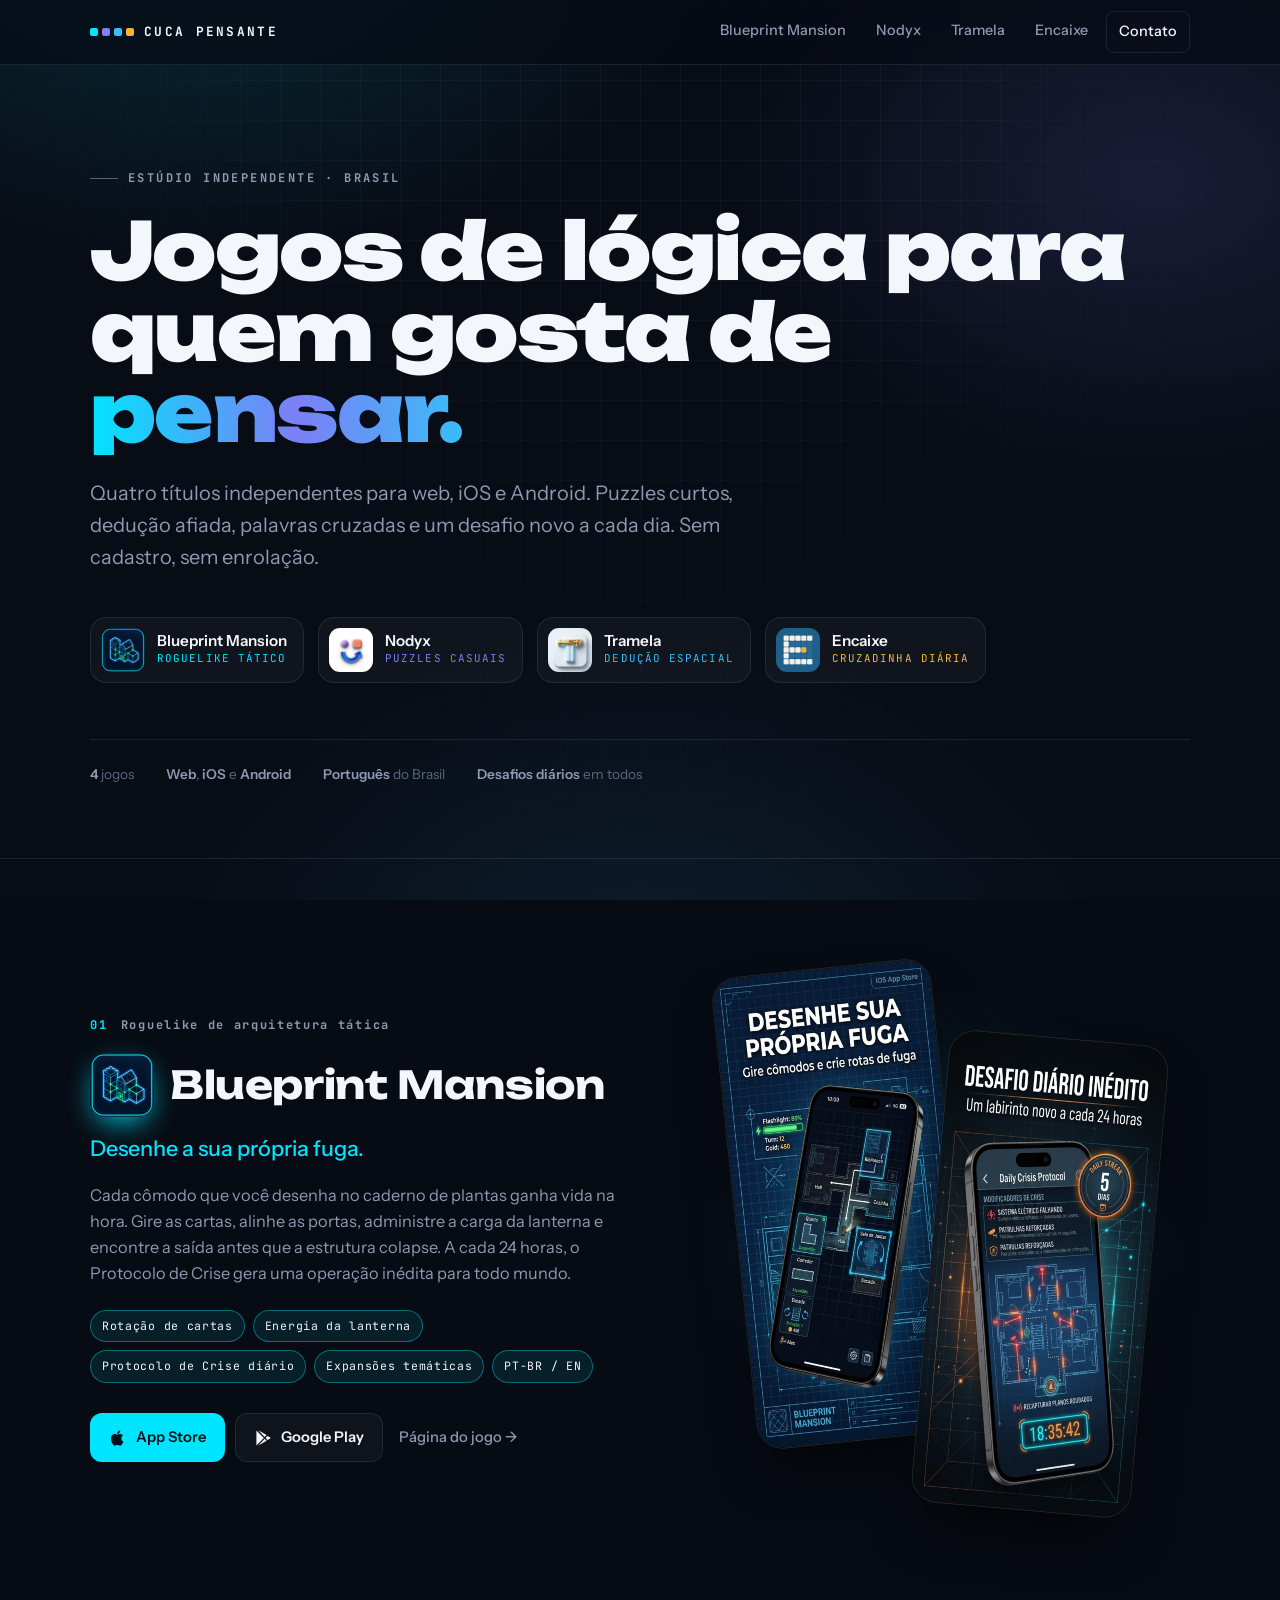
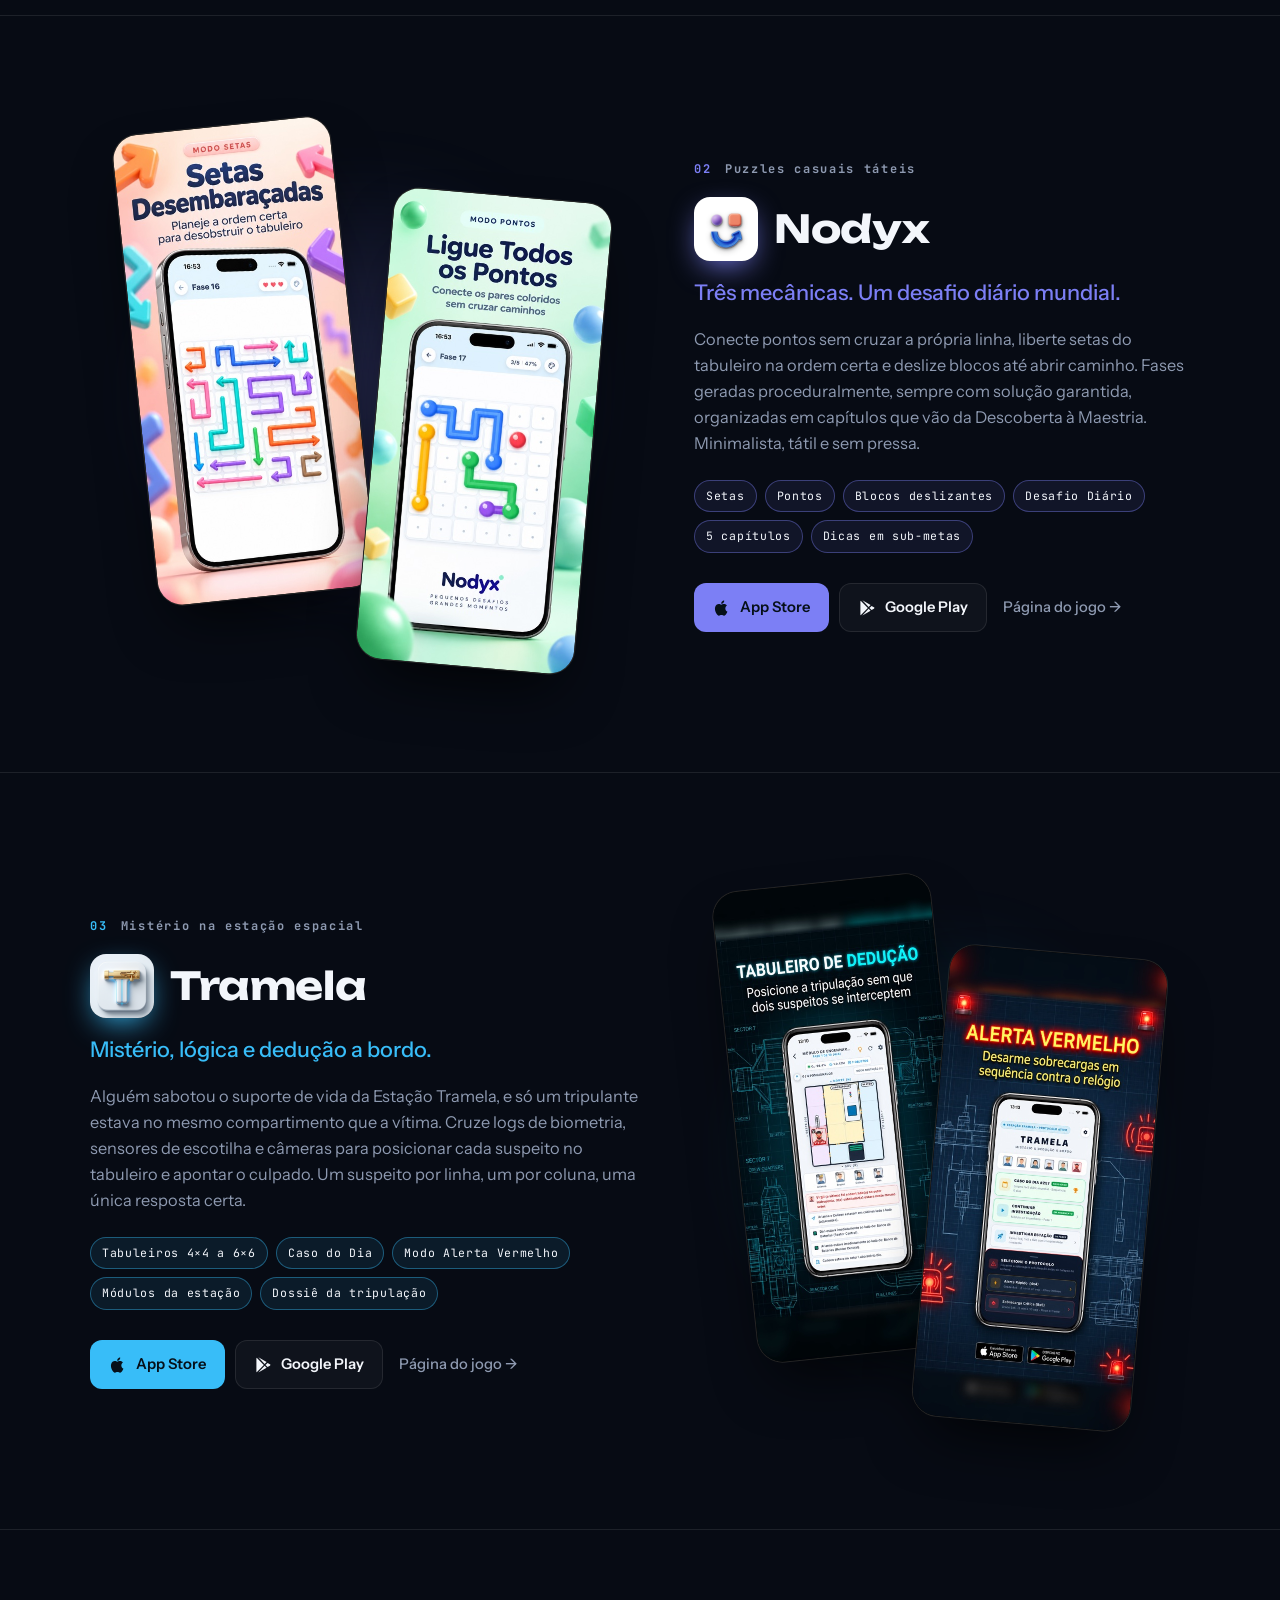
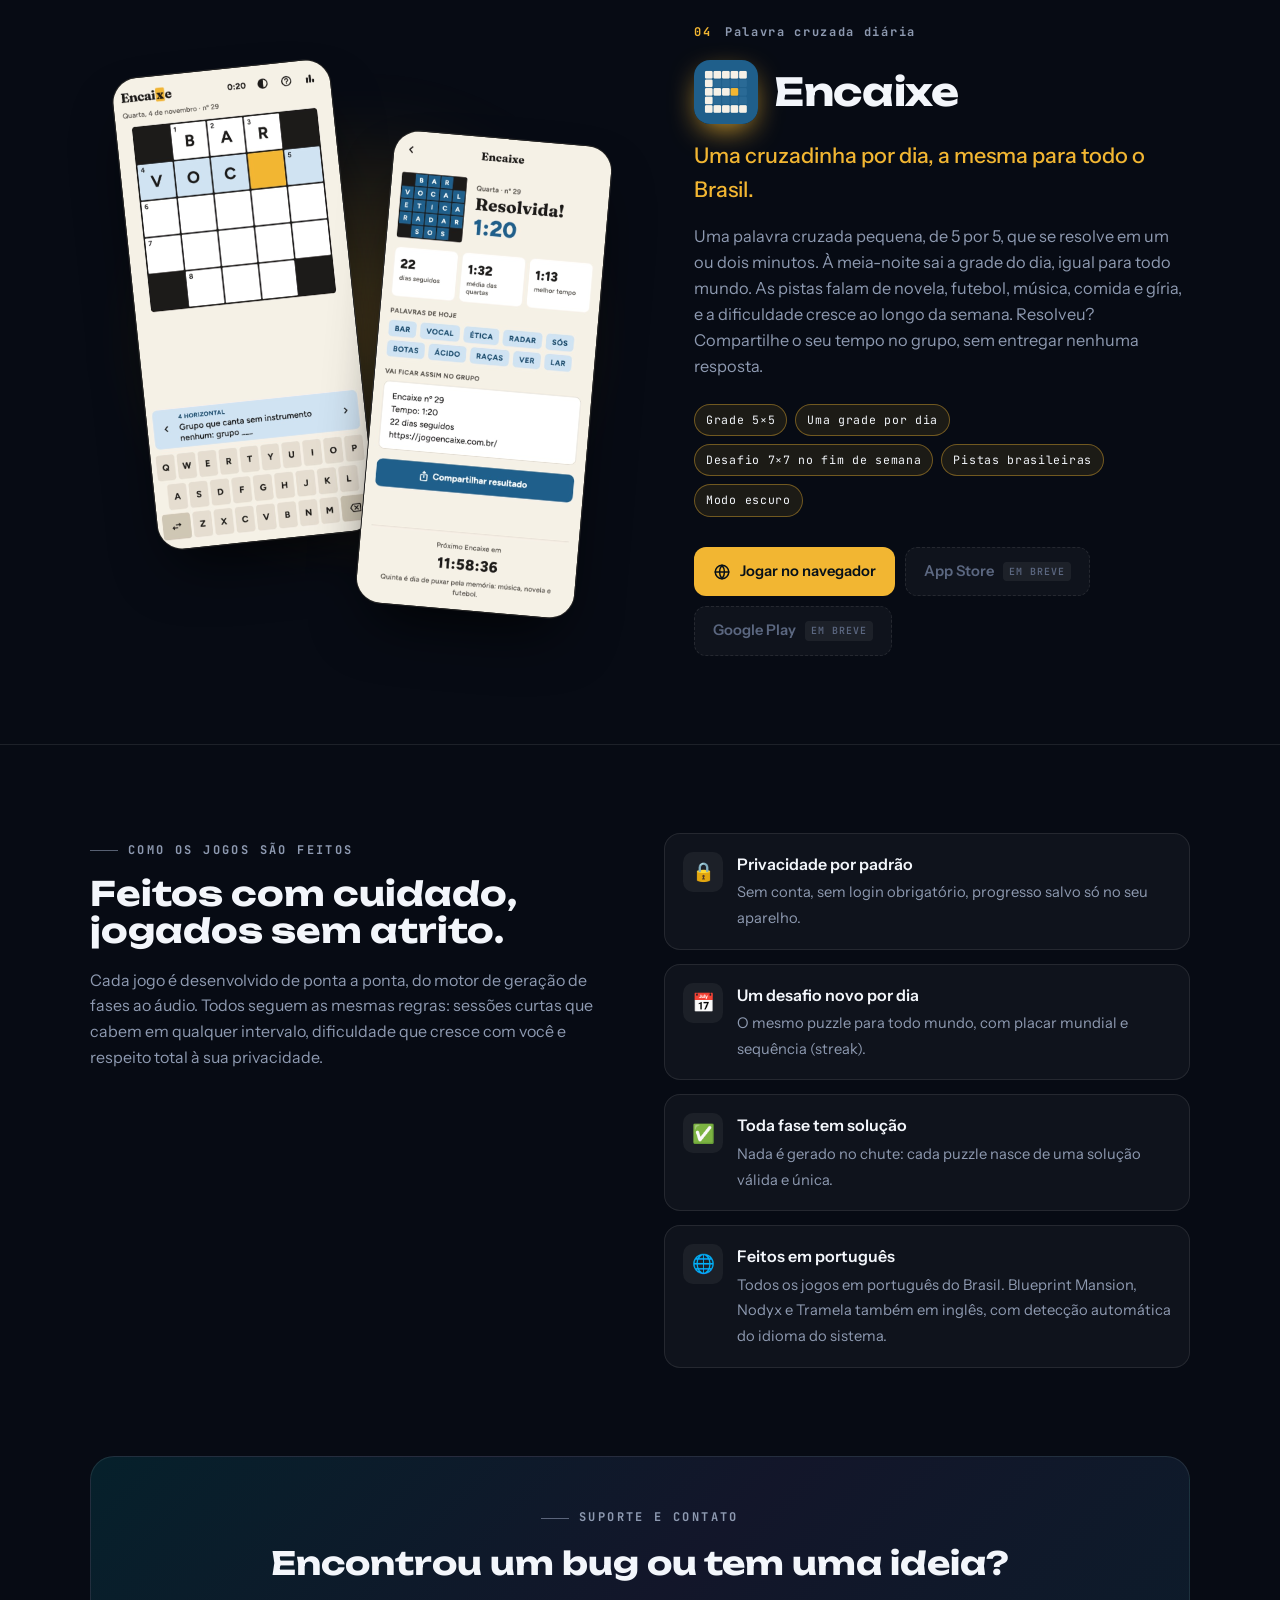
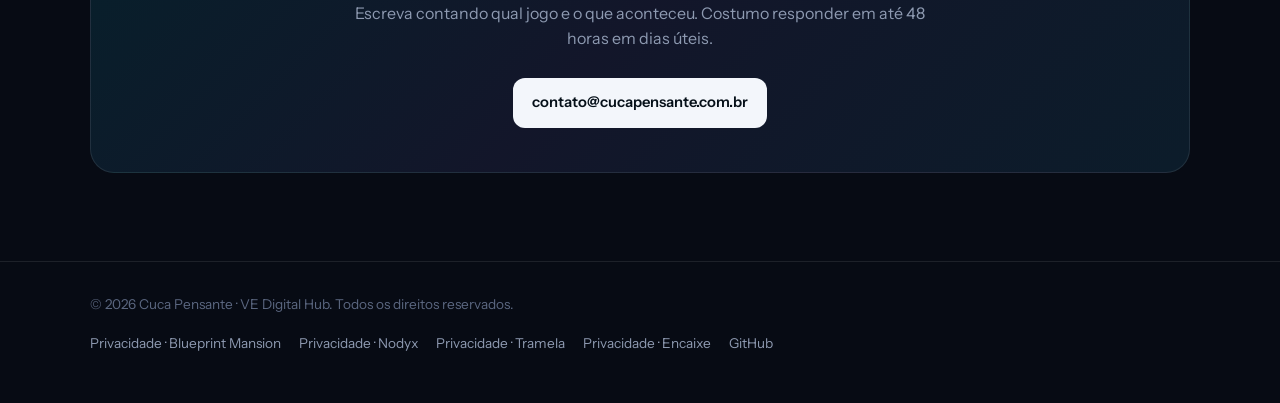
==== commit c2db14e9: "copy: neutral voice in about section, fix language claims Co-Authored-By: Claude Sonnet 5.5 <noreply" ====
--- a/index.html
+++ b/index.html
@@ -300,7 +300,7 @@
         <div class="hero-meta reveal" style="--i:4">
           <span><b>4</b> jogos</span>
           <span><b>Web</b>, <b>iOS</b> e <b>Android</b></span>
-          <span><b>Português</b> e <b>inglês</b></span>
+          <span><b>Português</b> do Brasil</span>
           <span><b>Desafios diários</b> em todos</span>
         </div>
       </div>
@@ -448,14 +448,14 @@
       <div class="wrap">
         <div class="reveal">
           <div class="eyebrow">Como os jogos são feitos</div>
-          <h2>Feitos por uma pessoa, jogados sem atrito.</h2>
-          <p>Desenvolvo cada jogo de ponta a ponta, do motor de geração de fases ao áudio. Todos seguem as mesmas regras: sessões curtas que cabem em qualquer intervalo, dificuldade que cresce com você e respeito total à sua privacidade.</p>
+          <h2>Feitos com cuidado, jogados sem atrito.</h2>
+          <p>Cada jogo é desenvolvido de ponta a ponta, do motor de geração de fases ao áudio. Todos seguem as mesmas regras: sessões curtas que cabem em qualquer intervalo, dificuldade que cresce com você e respeito total à sua privacidade.</p>
         </div>
         <div class="principles reveal">
           <div class="principle"><div class="ic">🔒</div><div><b>Privacidade por padrão</b><span>Sem conta, sem login obrigatório, progresso salvo só no seu aparelho.</span></div></div>
           <div class="principle"><div class="ic">📅</div><div><b>Um desafio novo por dia</b><span>O mesmo puzzle para todo mundo, com placar mundial e sequência (streak).</span></div></div>
           <div class="principle"><div class="ic">✅</div><div><b>Toda fase tem solução</b><span>Nada é gerado no chute: cada puzzle nasce de uma solução válida e única.</span></div></div>
-          <div class="principle"><div class="ic">🌐</div><div><b>Português e inglês</b><span>Totalmente localizados, com detecção automática do idioma do sistema.</span></div></div>
+          <div class="principle"><div class="ic">🌐</div><div><b>Feitos em português</b><span>Todos os jogos em português do Brasil. Blueprint Mansion, Nodyx e Tramela também em inglês, com detecção automática do idioma do sistema.</span></div></div>
         </div>
       </div>
     </section>
